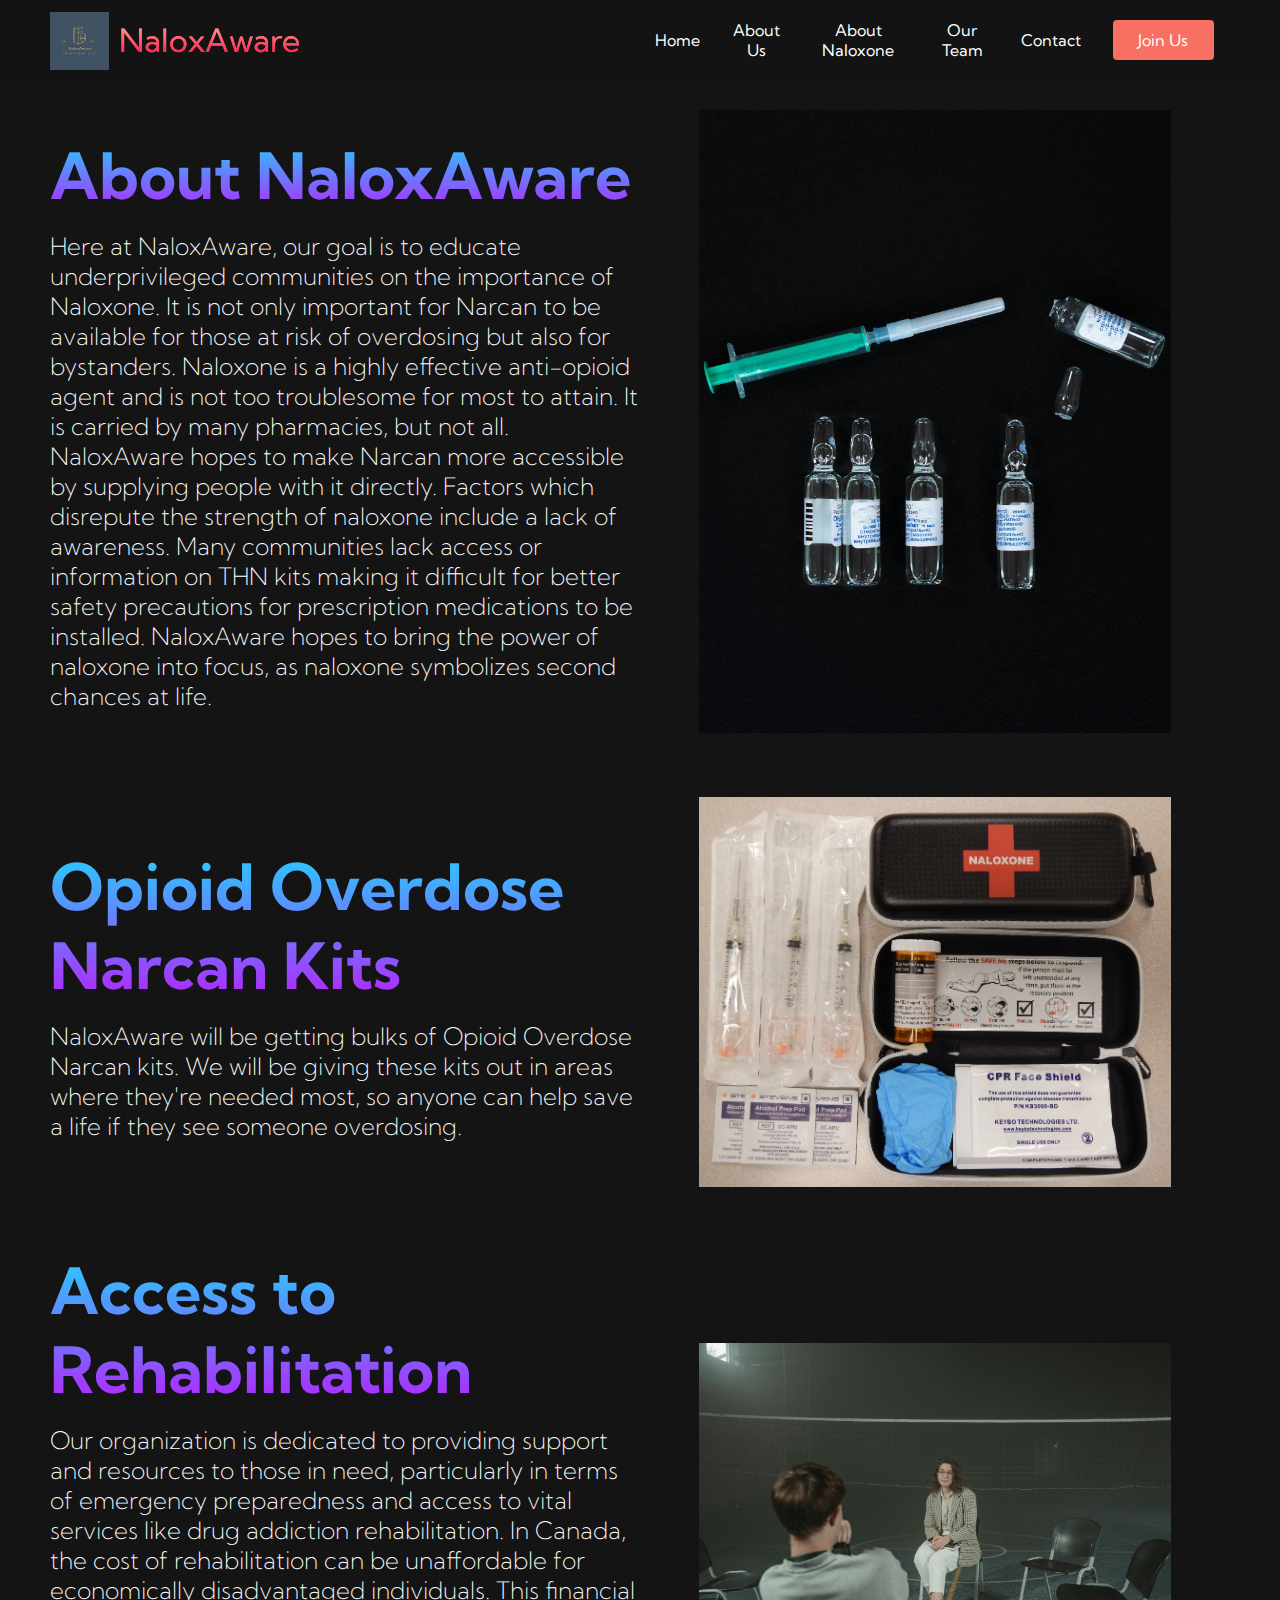
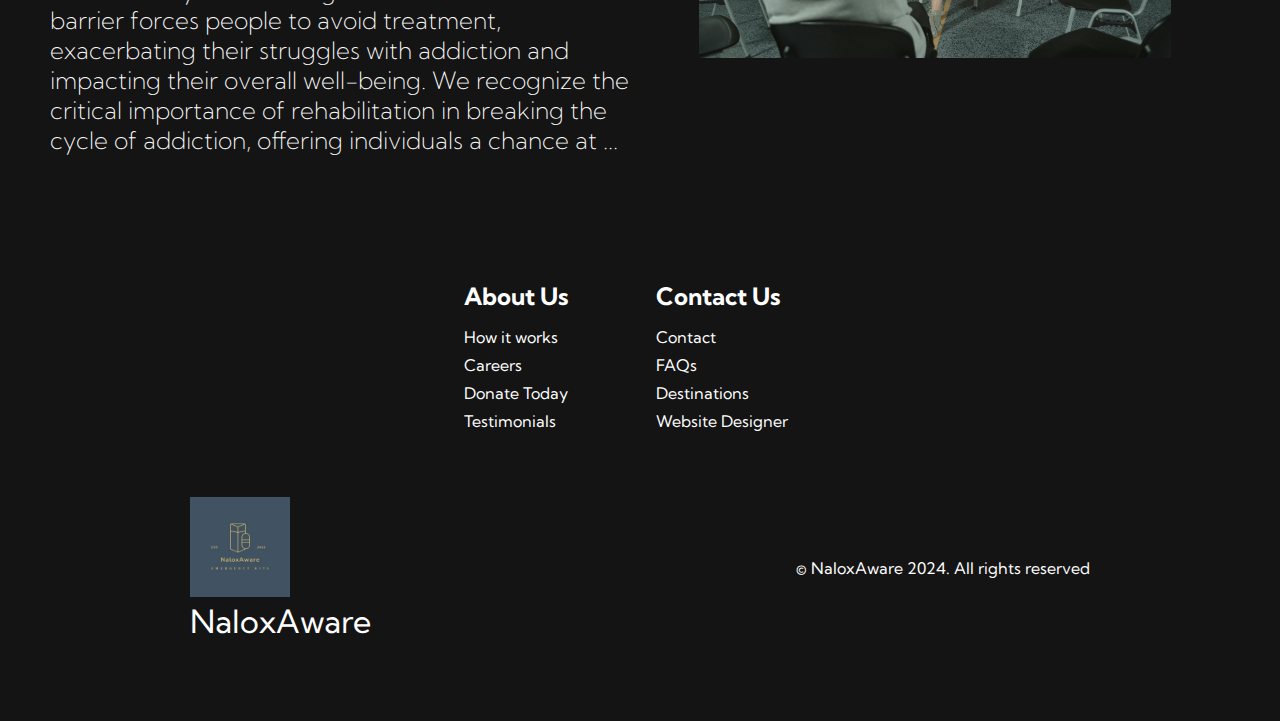
==== about.html @ c5f46a6e "replaced p2 tags with p, added stock images" ====
<!DOCTYPE html>
<html lang="en">
<head>
    <meta charset="UTF-8">
    <meta name="viewport" content="width=device-width, initial-scale=1.0">
    <title>NaloxAware</title>
    <link rel="stylesheet" href="styles.css">
    <link rel="preconnect" href="https://fonts.googleapis.com">
<link rel="preconnect" href="https://fonts.gstatic.com" crossorigin>
<link href="https://fonts.googleapis.com/css2?family=Kumbh+Sans:wght@100..900&display=swap" rel="stylesheet">
</head>
<body>
  <nav class="navbar">
    <div class="navbar__container">
        <a href="/" id="navbar__logo">
          <div class="nav__img--container">
            <img id="nav__img" src="/images/naloxaware_logo.jpg" alt="Logo">
            <span id="navbar__logo">NaloxAware</span>
          </div>
        </a>
        <div class="navbar__toggle" id="mobile-menu">
            <span class="bar"></span>
            <span class="bar"></span>
            <span class="bar"></span>
        </div>
        <ul class="navbar__menu">
          <li class="navbar__item">
              <a href="/" class="navbar__links">Home</a>
          </li>
          <li class="navbar__item">
              <a href="/about.html" class="navbar__links">About Us</a>
          </li>
          <li class="navbar__item">
            <a href="/naloxone.html" class="navbar__links">About Naloxone</a>
          </li>
          <li class="navbar__item">
              <a href="/ourteam.html" class="navbar__links">Our Team</a>
          </li>
          <li class="navbar__item">
              <a href="/pageindevelopment.html" class="navbar__links">Contact</a> <!-- Needs page-->
          </li>
          <li class="navbar__btn">
              <a href="/pageindevelopment.html" class="button">Join Us</a> <!-- Needs page-->
          </li>
      </ul>
  </div>
 </nav>

  <!-- What is NaloxAware Section -->
   <div class="main">
    <div class="main__container">
        <div class="main__content">
          <h2>About NaloxAware</h2>
            <p>Here at NaloxAware, our goal is to educate underprivileged communities on the importance of Naloxone. 
              It is not only important for Narcan to be available for those at risk of overdosing but also for bystanders. 
              Naloxone is a highly effective anti-opioid agent and is not too troublesome for most to attain. 
              It is carried by many pharmacies, but not all. NaloxAware hopes to make Narcan more accessible by supplying people with it directly. 
              Factors which disrepute the strength of naloxone include a lack of awareness. Many communities lack access or information on THN kits 
              making it difficult for better safety precautions for prescription medications to be installed. 
              NaloxAware hopes to bring the power of naloxone into focus, as naloxone symbolizes second chances at life.</p>
        </div>
        <div class="main__img--container"><img src="images/naloxaware_img3.jpg" alt="pic" id="main__img"></div>
    </div>
   </div>

   <!-- Narcan Kits Section -->
   <div class="main">
    <div class="main__container">
        <div class="main__content">
          <h2>Opioid Overdose Narcan Kits</h2>
            <p>NaloxAware will be getting bulks of Opioid Overdose Narcan kits. We will be giving these kits out in areas where they're needed most, so anyone 
                can help save a life if they see someone overdosing.</p>
        </div>
        <div class="main__img--container"><img src="images/NaloxoneKit.jpg" alt="pic" id="main__img"></div>
    </div>
   </div>

  <!-- Access to Rehabilitation Section -->
  <div class="main">
    <div class="main__container">
        <div class="main__content">
          <h2>Access to Rehabilitation</h2>
            <p>Our organization is dedicated to providing support and resources to those in need, particularly in terms of emergency preparedness and access to vital 
              services like drug addiction rehabilitation. In Canada, the cost of rehabilitation can be unaffordable for economically disadvantaged individuals. This 
              financial barrier forces people to avoid treatment, exacerbating their struggles with addiction and impacting their overall well-being. We recognize the 
              critical importance of rehabilitation in breaking the cycle of addiction, offering individuals a chance at ...
            </p>
        </div>
        <div class="main__img--container"><img src="images/rehab.jpg" alt="pic" id="main__img"></div>
    </div>
    </div>

   <!-- Footer Section -->
   <div class="footer__container">
    <div class="footer__links">
      <div class="footer__link--wrapper">
        <div class="footer__link--items">
          <h2>About Us</h2>
          <a href="/about.html">How it works</a>
          <!-- all 6 below needs page-->
          <a href="/pageindevelopment.html">Careers</a> <a href="/pageindevelopment.html">Donate Today</a>
          <a href="/pageindevelopment.html">Testimonials</a>
        </div>
        <div class="footer__link--items">
          <h2>Contact Us</h2>
          <a href="/pageindevelopment.html">Contact</a>
           <a href="/pageindevelopment.html">FAQs</a><a href="/pageindevelopment.html">Destinations</a>
          <a href="https://www.linkedin.com/in/aaron-lopez-61567520a/">Website Designer</a>
        </div>
      </div>
    </div>
    <section class="social__media">
      <div class="social__media--wrap">
        <div class="footer__logo">
          <img id="footer__img" src="/images/naloxaware_logo.jpg" alt="Logo">
          <span id="footer__logo">NaloxAware</span>
        </div>
        <p class="website__rights">© NaloxAware 2024. All rights reserved</p>
        </div>
      </div>
    </section>
  </div>
   <script src="app.js"></script>
</body>
</html>
---- styles.css ----
* {
    box-sizing: border-box;
    margin: 0;
    padding: 0;
    font-family: 'Kumbh Sans', sans-serif;
}

.navbar {
    background: #131313;
    height: 80px;
    display: flex;
    justify-content: center;
    align-items: center;
    font-size: 1rem;
    position: sticky;
    top: 0;
    z-index: 999;
}

.navbar__container {
    display: flex;
    justify-content: space-between;
    height: 80px;
    z-index: 1;
    width: 100%;
    margin: 0 auto;
    padding: 0 50px;
}

#navbar__logo {
    background-color: #ff8177;
    background-image: linear-gradient(to top, #ff0844 0%, #ffb199 100%);
    background-size: 100%;
    -webkit-background-clip: text;
    -moz-background-clip: text;
    -webkit-text-fill-color: transparent;
    -moz-text-fill-color: transparent;
    display: flex;
    align-items: center;
    cursor: pointer;
    text-decoration: none;
    font-size: 2rem;
}

.nav__img--container {
    display: flex;
    align-items: center; /* Vertically aligns the logo and text */
    justify-content: flex-start; /* Ensures everything stays on the left */
}

#nav__img {
    height: 10%;
    width: 10%;
    margin-top: 2px;
    margin-right: 10px;
}


.navbar__menu {
    display: flex;
    align-items: center;
    list-style: none;
    text-align: center;
}

.navbar__item {
    height: 80px;
}

.navbar__links {
    color: #fff;
    display: flex;
    align-items: center;
    justify-content: center;
    text-decoration: none;
    padding: 0 1rem;
    height: 100%;
}

.navbar__btn {
    display: flex;
    justify-content: center;
    align-items: center;
    padding: 0 1rem;
    width: 10em;
}

.button {
    display: flex;
    justify-content: center;
    align-items: center;
    text-decoration: none;
    padding: 10px 20px;
    height: 100%;
    width: 100%;
    border: none;
    outline: none;
    border-radius: 4px;
    background: #f77062;
    color: #fff;
}

.button:hover {
    background: #4837ff;
    transition: all 0.3s ease;
}

.navbar__links:hover {
    color: #f77062;
    transition: all 0.3s ease;
}

@media screen and (max-width: 960px) {
    .navbar__container {
        display: flex;
        justify-content: space-between;
        height: 80px;
        z-index: 1;
        width: 100%;
        padding: 0;
    }

    .navbar__menu {
        display: grid;
        grid-template-columns: auto;
        margin: 0;
        width: 100%;
        position: absolute;
        top: -1000px;
        opacity: 0;
        transition: all 0.5s ease;
        height: 50vh;
        z-index: -1;
        background: #131313;
    }

    .navbar__menu.active {
        background: #131313;
        top: 100%;
        opacity: 1;
        transition: all 0.5s ease;
        z-index: 99;
        height: 50vh;
        font-size: 1.6rem;
    }

    #navbar__logo {
        padding-left: 25px;
    }

    .navbar__toggle .bar {
        width: 25px;
        height: 3px;
        margin: 5px auto;
        transition: all 0.3s ease-in-out;
        background: #fff;
    }

    .navbar__item {
        width: 100%;
    }

    .navbar__links {
        text-align: center;
        padding: 2rem;
        width: 100%;
        display: table;
    }

    #mobile-menu {
        position: absolute;
        top: 20%;
        right: 5%;
        transform: translate(5%, 20%);
    }

    .navbar__btn {
        width: 100%;
        padding-bottom: 2rem;
    }

    .button {
        display: flex;
        justify-content: center;
        align-items: center;
        width: 80%;
        height: 80px;
        margin: 0;
    }

    .navbar__toggle .bar {
        display: block;
        cursor: pointer;
    }

    #mobile-menu.is-active .bar:nth-child(2) {
        opacity: 0;
    }

    #mobile-menu.is-active .bar:nth-child(1) {
        transform: translateY(8px) rotate(45deg);
    }

    #mobile-menu.is-active .bar:nth-child(3) {
        transform: translateY(-8px) rotate(-45deg);
    }
}

/* Hero Section CSS */
.main {
    background-color: #141414;
}

.main__container {
    display: grid;
    grid-template-columns: 1fr 1fr;
    align-items: center;
    justify-self: center;
    margin: 0 auto;
    background-color: #141414;
    z-index: 1;
    width: 100%;
    max-width: 1300px;
    padding: 30px 50px;
}

.main__content h1 {
    font-size: 2.5rem;
    background-color:  #ff8177;
    background-image: linear-gradient(to top, #ff0844 0%, #ffb199 100%);
    background-size: 100%;
    -webkit-background-clip: text;
    -moz-background-clip: text;
    -webkit-text-fill-color: transparent;
    -moz-text-fill-color: transparent;
}

.main__content h2 {
    font-size: 4rem;
    background-color:  #ff8177;
    background-image: linear-gradient(to top, #b721ff 0%, #21d4fd 100%);
    background-size: 100%;
    -webkit-background-clip: text;
    -moz-background-clip: text;
    -webkit-text-fill-color: transparent;
    -moz-text-fill-color: transparent;
}

.main__content p {
    margin-top: 1rem;
    font-size: 1.5rem;
    font-weight: 200;
    color: #fff;
}

.main__content p2 {
    margin-top: 1rem;
    font-size: 1.5rem;
    font-weight: 200;
    color: #fff;
}

.main__content a{
    text-decoration: none;
}
.main__content a:link{
    color:#36c;
}
.main__content a:visited{
    color:#6a60b0;
}
.main__content a:hover{
    color:#4b77d6;
}
.main__content a:active{
    color:lightblue;
}

.main__btn {
    font-size: 1rem;
    background-image: linear-gradient(to top, #f77062 0%, #fe5196 100%);
    padding: 14px 32px;
    border: none;
    border-radius: 4px;
    color: #fff;
    margin-top: 2rem;
    cursor: pointer;
    position: relative;
    transition: all 0.35s;
    outline: none;
}

.main__btn a {
    position: relative;
    z-index: 2;
    color: #fff;
    text-decoration: none;
}

.main__btn:after {
    position: absolute;
    content: '';
    top: 0;
    left: 0;
    width: 0;
    height: 100%;
    background: #4837ff;
    transition: all 0.35s;
    border-radius: 4px;
}

.main__btn:hover {
    color: #fff;
}

.main__btn:hover:after {
    width: 100%;
}

.main__img--container {
    text-align: center;
}

#main__img {
    height: 80%;
    width: 80%;
}

/* Mobile responsive */
@media screen and (max-width: 768px) {
    .main__container {
        display: grid;
        grid-template-columns: auto;
        align-items: center;
        justify-self: center;
        width: 100%;
        margin: 0 auto;
    }
    
    .main__content {
        text-align: center;
        margin-bottom: 4rem;
    }

    .main_content h1 {
        font-size: 2.5rem;
        margin-top: 2rem;
    }

    .main__content h2 {
        font-size: 3rem;
        margin-top: auto;
    }

    .main__content p {
        margin-top: 1rem;
        font-size: 1.5rem;
    }

}

@media screen and (max-width: 480px) {

    .main_content h1 {
        font-size: 2rem;
        margin-top: 2rem;
    }

    .main__content h2 {
        font-size: 2rem;
    }

    .main__content p {
        margin-top: 2rem;
        font-size: 1.5rem;
    }

    .main__content p2 {
        margin-top: auto;
        margin-bottom: auto;
        font-size: 1.5rem;
    }

    .main__btn {
        padding: 12px 36px;
        margin: 2.5rem 0;
    }
}

/* Services Section CSS */
.services {
    background: #141414;
    display: flex;
    flex-direction: column;
    align-items: center;
    height: auto;
}

.services h1{
    background-color: #ff8177;
    background-image: linear-gradient(to right,
    #ff8177 0%,#ff867a 0%,#ff8c7f 21%,
    #f99185 52%, #cf556c 78%, #b12a5b 100%);
    background-size: 100%;
    margin-bottom: 5rem;
    font-size: 2.5rem;
    -webkit-background-clip: text;
    -moz-background-clip: text;
    -webkit-text-fill-color: transparent;
    -moz-text-fill-color: transparent;
}

.services__container {
    display: flex;
    justify-content: center;
    flex-wrap: wrap;
}

.services__card {
    margin: 1rem;
    height: 525px;
    width: 400px;
    border-radius: 4px;
    background-image: linear-gradient(
        to bottom,
        rgba(0, 0, 0, 0) 0%,
        rgba(17, 17, 17, 0.6) 100%
      ),
      url('/images/naloxaware_profile1.jpg');
    background-size: cover;
    position: relative;
    color: #fff;
  }

.services__card:nth-child(2) {
    background-image: linear-gradient(to bottom,
    rgba(0,0,0,0) 0%,rgba(17, 17, 17, 0.6) 100%), url('/images/naloxaware_profile2.jpg');   
}

.services__card:nth-child(3) {
    background-image: linear-gradient(to bottom,
    rgba(0,0,0,0) 0%,rgba(17, 17, 17, 0.6) 100%), url('/images/naloxaware_profile3.jpg');   
}

.services__card:nth-child(4) {
    background-image: linear-gradient(to bottom,
    rgba(0,0,0,0) 0%,rgba(17, 17, 17, 0.6) 100%), url('/images/naloxaware_profile4.jpg');   
}

.services__card h2 {
    position: absolute;
    top: 350px;
    left: 30px;
}

.services__card p {
    position: absolute;
    top: 400px;
    left: 30px;
}

.services__card button {
    color: #fff;
    padding: 10px 20px;
    border: none;
    outline: none;
    border-radius: 4px;
    background: #f77062;
    position: absolute;
    top: 440px;
    left: 30px;
    font-size: 1rem;
    cursor: pointer;
}

.services__card:hover {
    transform: scale(1.075);
    transition: 0.2s ease-in;
    cursor: pointer;
}

@media screen and (max-width: 1000px) {
    .services {
        height: auto;
    }
    .services h1 {
        font-size: 2rem;
        margin-top: 1rem;
    }
}

@media screen and (max-width: 550px) {
    .services {
        height: auto;
    }

    .services h1 {
        font-size: 1.2rem;
    }
    .services__card {
        width: 300px;
    }
}

/* Footer CSS */
.footer__container {
    background-color: #141414;
    padding: 5rem 0;
    display: flex;
    flex-direction: column;
    justify-content: center;
    align-items: center;
  }
  
  #footer__logo {
    color: #fff;
    display: flex;
    align-items: center;
    cursor: pointer;
    text-decoration: none;
    font-size: 2rem;
  }

  .footer__img--container {
    display: flex;
    align-items: center; /* Vertically aligns the logo and text */
    justify-content: flex-start; /* Ensures everything stays on the left */
}

#footer__img {
    height: 20%;
    width: 20%;
    margin-top: 2px;
    margin-right: 2px;
}
  
  .footer__links {
    width: 100%;
    max-width: 1000px;
    display: flex;
    justify-content: center;
  }
  
  .footer__link--wrapper {
    display: flex;
  }
  
  .footer__link--items {
    display: flex;
    flex-direction: column;
    align-items: flex-start;
    margin: 16px;
    text-align: left;
    width: 160px;
    box-sizing: border-box;
  }
  
  .footer__link--items h2 {
    margin-bottom: 16px;
    padding-top: auto;
  }
  
  .footer__link--items > h2 {
    color: #fff;
  }
  
  .footer__link--items a {
    color: #fff;
    text-decoration: none;
    margin-bottom: 0.5rem;
    margin-top: auto;
  }
  
  .footer__link--items a:hover {
    color: #e9e9e9;
    transition: 0.3s ease-out;
  }

/* Social Icons */
.social__icon--link {
    color: #fff;
    font-size: 24px;
  }
  
  .social__media {
    max-width: 1000px;
    width: 100%;
  }
  
  .social__media--wrap {
    display: flex;
    justify-content: space-between;
    align-items: center;
    width: 90%;
    max-width: 1000px;
    margin: 40px auto 0 auto;
  }
  
  .social__icons {
    display: flex;
    justify-content: space-between;
    align-items: center;
    width: 240px;
  }
  
  .social__logo {
    color: #fff;
    justify-self: start;
    margin-left: 20px;
    cursor: pointer;
    text-decoration: none;
    font-size: 2rem;
    display: flex;
    align-items: center;
    margin-bottom: 16px;
  }
  
  .website__rights {
    color: #fff;
  }

  @media screen and (max-width: 1000px) {
    .footer__links {
      padding-top: 20rem;
    }
  
    #footer__logo {
      margin-bottom: 2rem;
    }
  
    .website__rights {
      margin-bottom: 2rem;
    }
  
    .footer__link--wrapper {
      flex-direction: column;
    }
  
    .social__media--wrap {
      flex-direction: column;
    }
  }
  
  @media screen and (max-width: 550px) {
    .footer__link--items {
      margin: 0;
      padding: 10px;
      width: 100%;
    }
  }
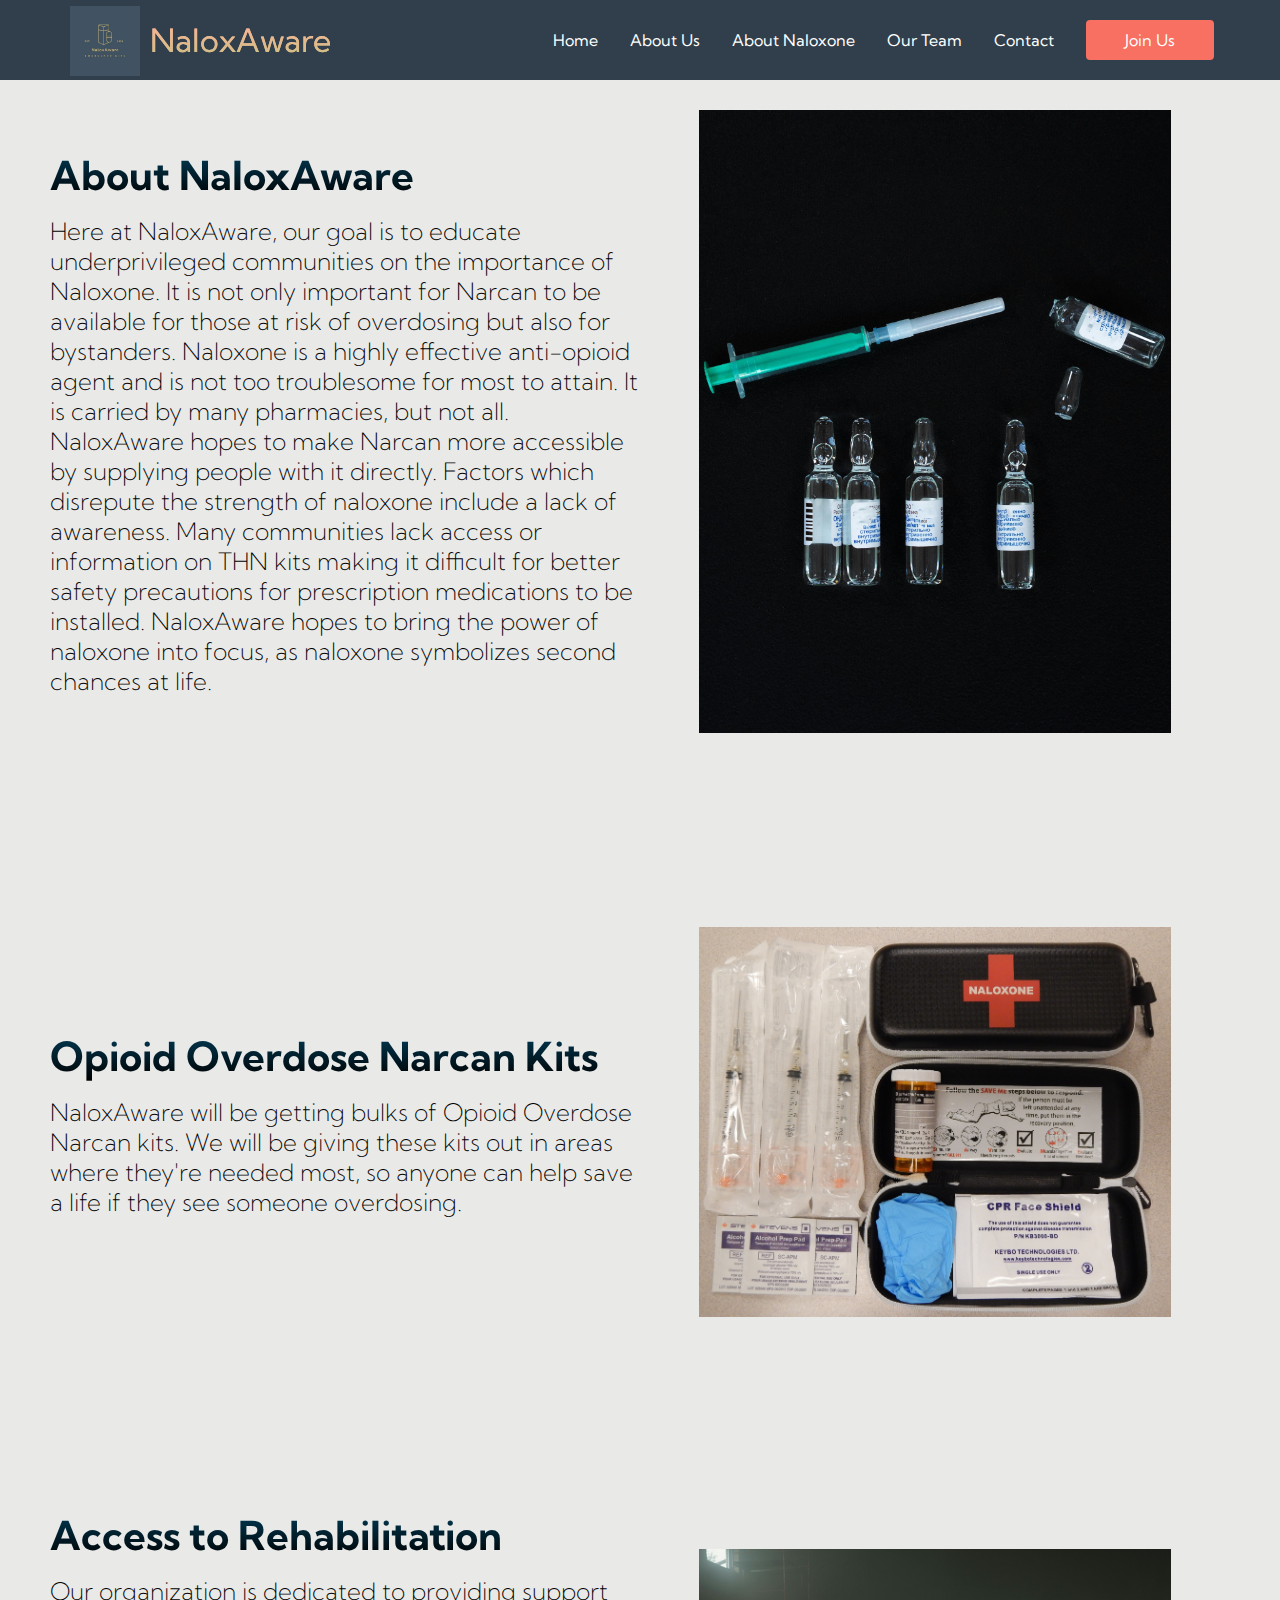
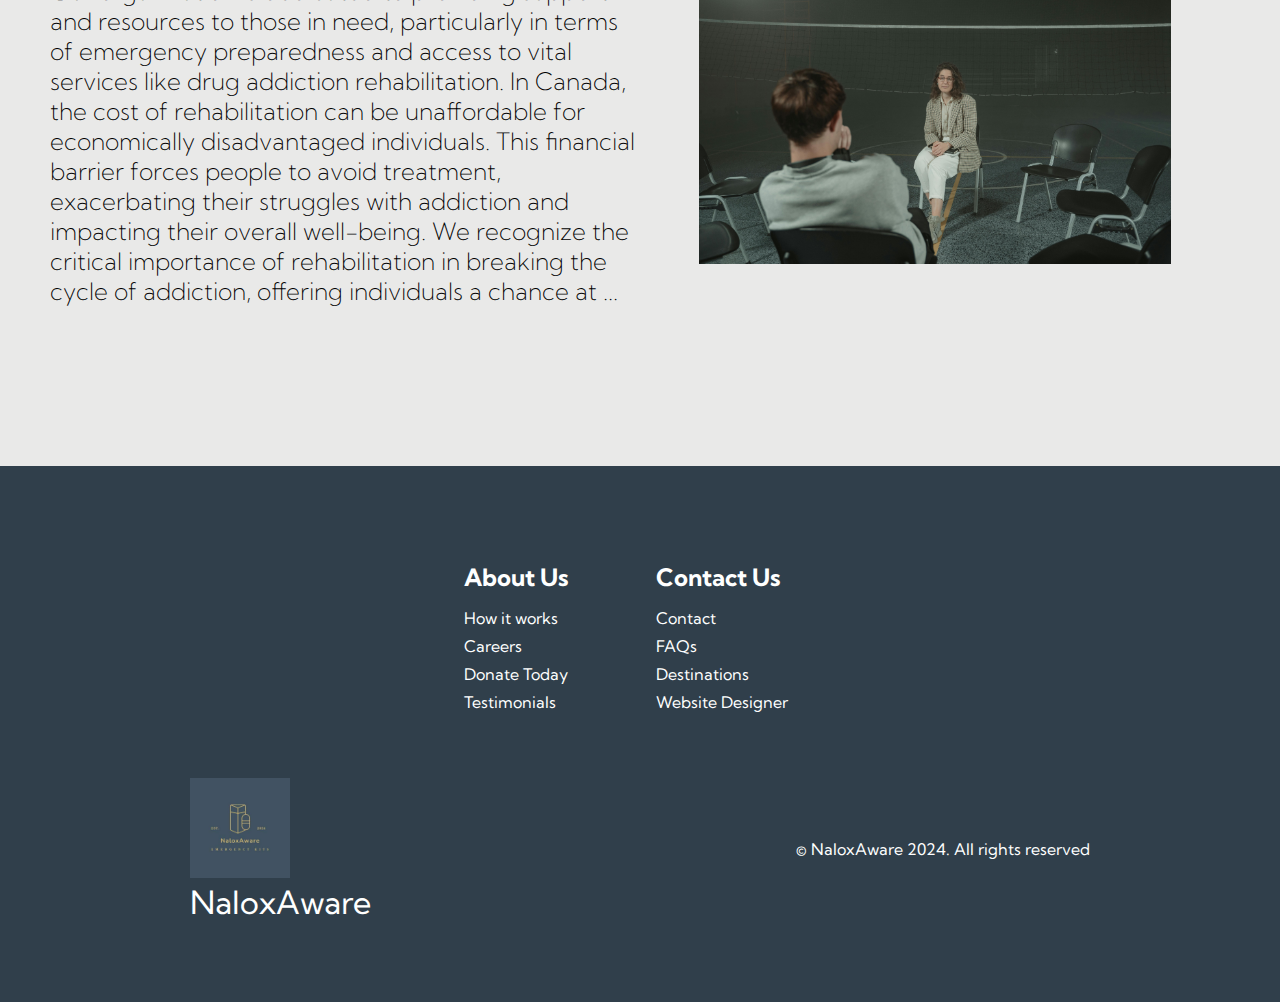
==== commit 45ddf9f7: "fix html indenting" ====
--- a/about.html
+++ b/about.html
@@ -1,17 +1,17 @@
 <!DOCTYPE html>
 <html lang="en">
-<head>
+  <head>
     <meta charset="UTF-8">
     <meta name="viewport" content="width=device-width, initial-scale=1.0">
     <title>NaloxAware</title>
     <link rel="stylesheet" href="styles.css">
     <link rel="preconnect" href="https://fonts.googleapis.com">
-<link rel="preconnect" href="https://fonts.gstatic.com" crossorigin>
-<link href="https://fonts.googleapis.com/css2?family=Kumbh+Sans:wght@100..900&display=swap" rel="stylesheet">
-</head>
-<body>
-  <nav class="navbar">
-    <div class="navbar__container">
+    <link rel="preconnect" href="https://fonts.gstatic.com" crossorigin>
+    <link href="https://fonts.googleapis.com/css2?family=Kumbh+Sans:wght@100..900&display=swap" rel="stylesheet">
+  </head>
+  <body>
+    <nav class="navbar">
+      <div class="navbar__container">
         <a href="/" id="navbar__logo">
           <div class="nav__img--container">
             <img id="nav__img" src="/images/naloxaware_logo.jpg" alt="Logo">
@@ -19,36 +19,36 @@
           </div>
         </a>
         <div class="navbar__toggle" id="mobile-menu">
-            <span class="bar"></span>
-            <span class="bar"></span>
-            <span class="bar"></span>
+          <span class="bar"></span>
+          <span class="bar"></span>
+          <span class="bar"></span>
         </div>
         <ul class="navbar__menu">
           <li class="navbar__item">
-              <a href="/" class="navbar__links">Home</a>
+            <a href="/" class="navbar__links">Home</a>
           </li>
           <li class="navbar__item">
-              <a href="/about.html" class="navbar__links">About Us</a>
+            <a href="/about.html" class="navbar__links">About Us</a>
           </li>
           <li class="navbar__item">
             <a href="/naloxone.html" class="navbar__links">About Naloxone</a>
           </li>
           <li class="navbar__item">
-              <a href="/ourteam.html" class="navbar__links">Our Team</a>
+            <a href="/ourteam.html" class="navbar__links">Our Team</a>
           </li>
           <li class="navbar__item">
-              <a href="/pageindevelopment.html" class="navbar__links">Contact</a> <!-- Needs page-->
+            <a href="/pageindevelopment.html" class="navbar__links">Contact</a> <!-- Needs page-->
           </li>
           <li class="navbar__btn">
-              <a href="/pageindevelopment.html" class="button">Join Us</a> <!-- Needs page-->
+            <a href="/pageindevelopment.html" class="button">Join Us</a> <!-- Needs page-->
           </li>
-      </ul>
-  </div>
- </nav>
+        </ul>
+      </div>
+    </nav>
 
-  <!-- What is NaloxAware Section -->
-   <div class="main">
-    <div class="main__container">
+    <!-- What is NaloxAware Section -->
+    <div class="main">
+      <div class="main__container">
         <div class="main__content">
           <h2>About NaloxAware</h2>
             <p>Here at NaloxAware, our goal is to educate underprivileged communities on the importance of Naloxone. 
@@ -60,24 +60,24 @@
               NaloxAware hopes to bring the power of naloxone into focus, as naloxone symbolizes second chances at life.</p>
         </div>
         <div class="main__img--container"><img src="images/naloxaware_img3.jpg" alt="pic" id="main__img"></div>
+      </div>
     </div>
-   </div>
 
-   <!-- Narcan Kits Section -->
-   <div class="main">
-    <div class="main__container">
-        <div class="main__content">
-          <h2>Opioid Overdose Narcan Kits</h2>
-            <p>NaloxAware will be getting bulks of Opioid Overdose Narcan kits. We will be giving these kits out in areas where they're needed most, so anyone 
-                can help save a life if they see someone overdosing.</p>
-        </div>
-        <div class="main__img--container"><img src="images/NaloxoneKit.jpg" alt="pic" id="main__img"></div>
+    <!-- Narcan Kits Section -->
+    <div class="main">
+      <div class="main__container">
+          <div class="main__content">
+            <h2>Opioid Overdose Narcan Kits</h2>
+              <p>NaloxAware will be getting bulks of Opioid Overdose Narcan kits. We will be giving these kits out in areas where they're needed most, so anyone 
+                  can help save a life if they see someone overdosing.</p>
+          </div>
+          <div class="main__img--container"><img src="images/NaloxoneKit.jpg" alt="pic" id="main__img"></div>
+      </div>
     </div>
-   </div>
 
-  <!-- Access to Rehabilitation Section -->
-  <div class="main">
-    <div class="main__container">
+    <!-- Access to Rehabilitation Section -->
+    <div class="main">
+      <div class="main__container">
         <div class="main__content">
           <h2>Access to Rehabilitation</h2>
             <p>Our organization is dedicated to providing support and resources to those in need, particularly in terms of emergency preparedness and access to vital 
@@ -87,39 +87,38 @@
             </p>
         </div>
         <div class="main__img--container"><img src="images/rehab.jpg" alt="pic" id="main__img"></div>
-    </div>
+      </div>
     </div>
 
-   <!-- Footer Section -->
-   <div class="footer__container">
-    <div class="footer__links">
-      <div class="footer__link--wrapper">
-        <div class="footer__link--items">
-          <h2>About Us</h2>
-          <a href="/about.html">How it works</a>
-          <!-- all 6 below needs page-->
-          <a href="/pageindevelopment.html">Careers</a> <a href="/pageindevelopment.html">Donate Today</a>
-          <a href="/pageindevelopment.html">Testimonials</a>
-        </div>
-        <div class="footer__link--items">
-          <h2>Contact Us</h2>
-          <a href="/pageindevelopment.html">Contact</a>
-           <a href="/pageindevelopment.html">FAQs</a><a href="/pageindevelopment.html">Destinations</a>
-          <a href="https://www.linkedin.com/in/aaron-lopez-61567520a/">Website Designer</a>
+    <!-- Footer Section -->
+    <div class="footer__container">
+      <div class="footer__links">
+        <div class="footer__link--wrapper">
+          <div class="footer__link--items">
+            <h2>About Us</h2>
+            <a href="/about.html">How it works</a>
+            <!-- all 6 below needs page-->
+            <a href="/pageindevelopment.html">Careers</a> <a href="/pageindevelopment.html">Donate Today</a>
+            <a href="/pageindevelopment.html">Testimonials</a>
+          </div>
+          <div class="footer__link--items">
+            <h2>Contact Us</h2>
+            <a href="/pageindevelopment.html">Contact</a>
+            <a href="/pageindevelopment.html">FAQs</a><a href="/pageindevelopment.html">Destinations</a>
+            <a href="https://www.linkedin.com/in/aaron-lopez-61567520a/">Website Designer</a>
+          </div>
         </div>
       </div>
+      <section class="social__media">
+        <div class="social__media--wrap">
+          <div class="footer__logo">
+            <img id="footer__img" src="/images/naloxaware_logo.jpg" alt="Logo">
+            <span id="footer__logo">NaloxAware</span>
+          </div>
+          <p class="website__rights">© NaloxAware 2024. All rights reserved</p>
+        </div>
+      </section>
     </div>
-    <section class="social__media">
-      <div class="social__media--wrap">
-        <div class="footer__logo">
-          <img id="footer__img" src="/images/naloxaware_logo.jpg" alt="Logo">
-          <span id="footer__logo">NaloxAware</span>
-        </div>
-        <p class="website__rights">© NaloxAware 2024. All rights reserved</p>
-        </div>
-      </div>
-    </section>
-  </div>
-   <script src="app.js"></script>
-</body>
+    <script src="app.js"></script>
+  </body>
 </html>--- a/styles.css
+++ b/styles.css
@@ -5,8 +5,12 @@
     font-family: 'Kumbh Sans', sans-serif;
 }
 
+body{
+    background-color: #e9e9e8;
+}
+
 .navbar {
-    background: #131313;
+    background: #303f4b;
     height: 80px;
     display: flex;
     justify-content: center;
@@ -29,7 +33,7 @@
 
 #navbar__logo {
     background-color: #ff8177;
-    background-image: linear-gradient(to top, #ff0844 0%, #ffb199 100%);
+    background-image: linear-gradient(to top, #cac083 0%, #ffb199 100%);
     background-size: 100%;
     -webkit-background-clip: text;
     -moz-background-clip: text;
@@ -46,11 +50,12 @@
     display: flex;
     align-items: center; /* Vertically aligns the logo and text */
     justify-content: flex-start; /* Ensures everything stays on the left */
+    padding-left: 20px;
 }
 
 #nav__img {
-    height: 10%;
-    width: 10%;
+    height: 70px;
+    width: auto;
     margin-top: 2px;
     margin-right: 10px;
 }
@@ -122,16 +127,17 @@
 
     .navbar__menu {
         display: grid;
-        grid-template-columns: auto;
+        grid-template-columns: 1fr;
         margin: 0;
         width: 100%;
         position: absolute;
         top: -1000px;
         opacity: 0;
         transition: all 0.5s ease;
-        height: 50vh;
+        height: calc(60vh + 50px);
         z-index: -1;
         background: #131313;
+        padding-bottom: 1rem;
     }
 
     .navbar__menu.active {
@@ -140,7 +146,7 @@
         opacity: 1;
         transition: all 0.5s ease;
         z-index: 99;
-        height: 50vh;
+        height: calc(60vh + 50px);
         font-size: 1.6rem;
     }
 
@@ -206,9 +212,38 @@
     }
 }
 
-/* Hero Section CSS */
-.main {
-    background-color: #141414;
+/*Home page hero section: image with text overlaid*/
+.hero {
+    height: 100vh;
+    background-image: var(--hero-bg-image);
+    background-size: cover;
+    background-position: center;
+    display: flex;
+    align-items: center;
+    justify-content: center;
+    position: relative;
+    overflow: hidden;
+    padding: 0 20px;
+} 
+.hero-heading {
+    font-size: 2.5rem;
+    color: #fff;
+    text-shadow: 0 2px 5px rgba(0, 0, 0, 0.7);
+    z-index: 1;
+    text-align: center;
+}  
+.hero::before {
+    content: '';
+    position: absolute;
+    top: 0;
+    left: 0;
+    right: 0;
+    bottom: 0;
+    background: rgba(0, 0, 0, 0.3);
+    z-index: 0;
+}
+@media (max-width: 768px) {
+    
 }
 
 .main__container {
@@ -217,17 +252,17 @@
     align-items: center;
     justify-self: center;
     margin: 0 auto;
-    background-color: #141414;
     z-index: 1;
     width: 100%;
     max-width: 1300px;
     padding: 30px 50px;
-}
-
-.main__content h1 {
+    padding-bottom: 10rem;
+}
+
+.main__content h2 {
     font-size: 2.5rem;
     background-color:  #ff8177;
-    background-image: linear-gradient(to top, #ff0844 0%, #ffb199 100%);
+    background-image: linear-gradient(to top, #000 0%, #013c56 100%);
     background-size: 100%;
     -webkit-background-clip: text;
     -moz-background-clip: text;
@@ -235,29 +270,11 @@
     -moz-text-fill-color: transparent;
 }
 
-.main__content h2 {
-    font-size: 4rem;
-    background-color:  #ff8177;
-    background-image: linear-gradient(to top, #b721ff 0%, #21d4fd 100%);
-    background-size: 100%;
-    -webkit-background-clip: text;
-    -moz-background-clip: text;
-    -webkit-text-fill-color: transparent;
-    -moz-text-fill-color: transparent;
-}
-
 .main__content p {
     margin-top: 1rem;
     font-size: 1.5rem;
     font-weight: 200;
-    color: #fff;
-}
-
-.main__content p2 {
-    margin-top: 1rem;
-    font-size: 1.5rem;
-    font-weight: 200;
-    color: #fff;
+    color: #000;
 }
 
 .main__content a{
@@ -328,6 +345,10 @@
 
 /* Mobile responsive */
 @media screen and (max-width: 768px) {
+    .desktop-only {
+        display: none;
+    }
+
     .main__container {
         display: grid;
         grid-template-columns: auto;
@@ -357,6 +378,9 @@
         font-size: 1.5rem;
     }
 
+    .hero-heading{
+        font-size: 2rem;
+    }
 }
 
 @media screen and (max-width: 480px) {
@@ -389,7 +413,6 @@
 
 /* Services Section CSS */
 .services {
-    background: #141414;
     display: flex;
     flex-direction: column;
     align-items: center;
@@ -398,11 +421,9 @@
 
 .services h1{
     background-color: #ff8177;
-    background-image: linear-gradient(to right,
-    #ff8177 0%,#ff867a 0%,#ff8c7f 21%,
-    #f99185 52%, #cf556c 78%, #b12a5b 100%);
+    background-image: linear-gradient(to top, #000 0%, #013c56 100%);
     background-size: 100%;
-    margin-bottom: 5rem;
+    margin-top: 5rem;
     font-size: 2.5rem;
     -webkit-background-clip: text;
     -moz-background-clip: text;
@@ -418,6 +439,7 @@
 
 .services__card {
     margin: 1rem;
+    margin-bottom: 2rem;
     height: 525px;
     width: 400px;
     border-radius: 4px;
@@ -504,7 +526,7 @@
 
 /* Footer CSS */
 .footer__container {
-    background-color: #141414;
+    background: #303f4b;
     padding: 5rem 0;
     display: flex;
     flex-direction: column;
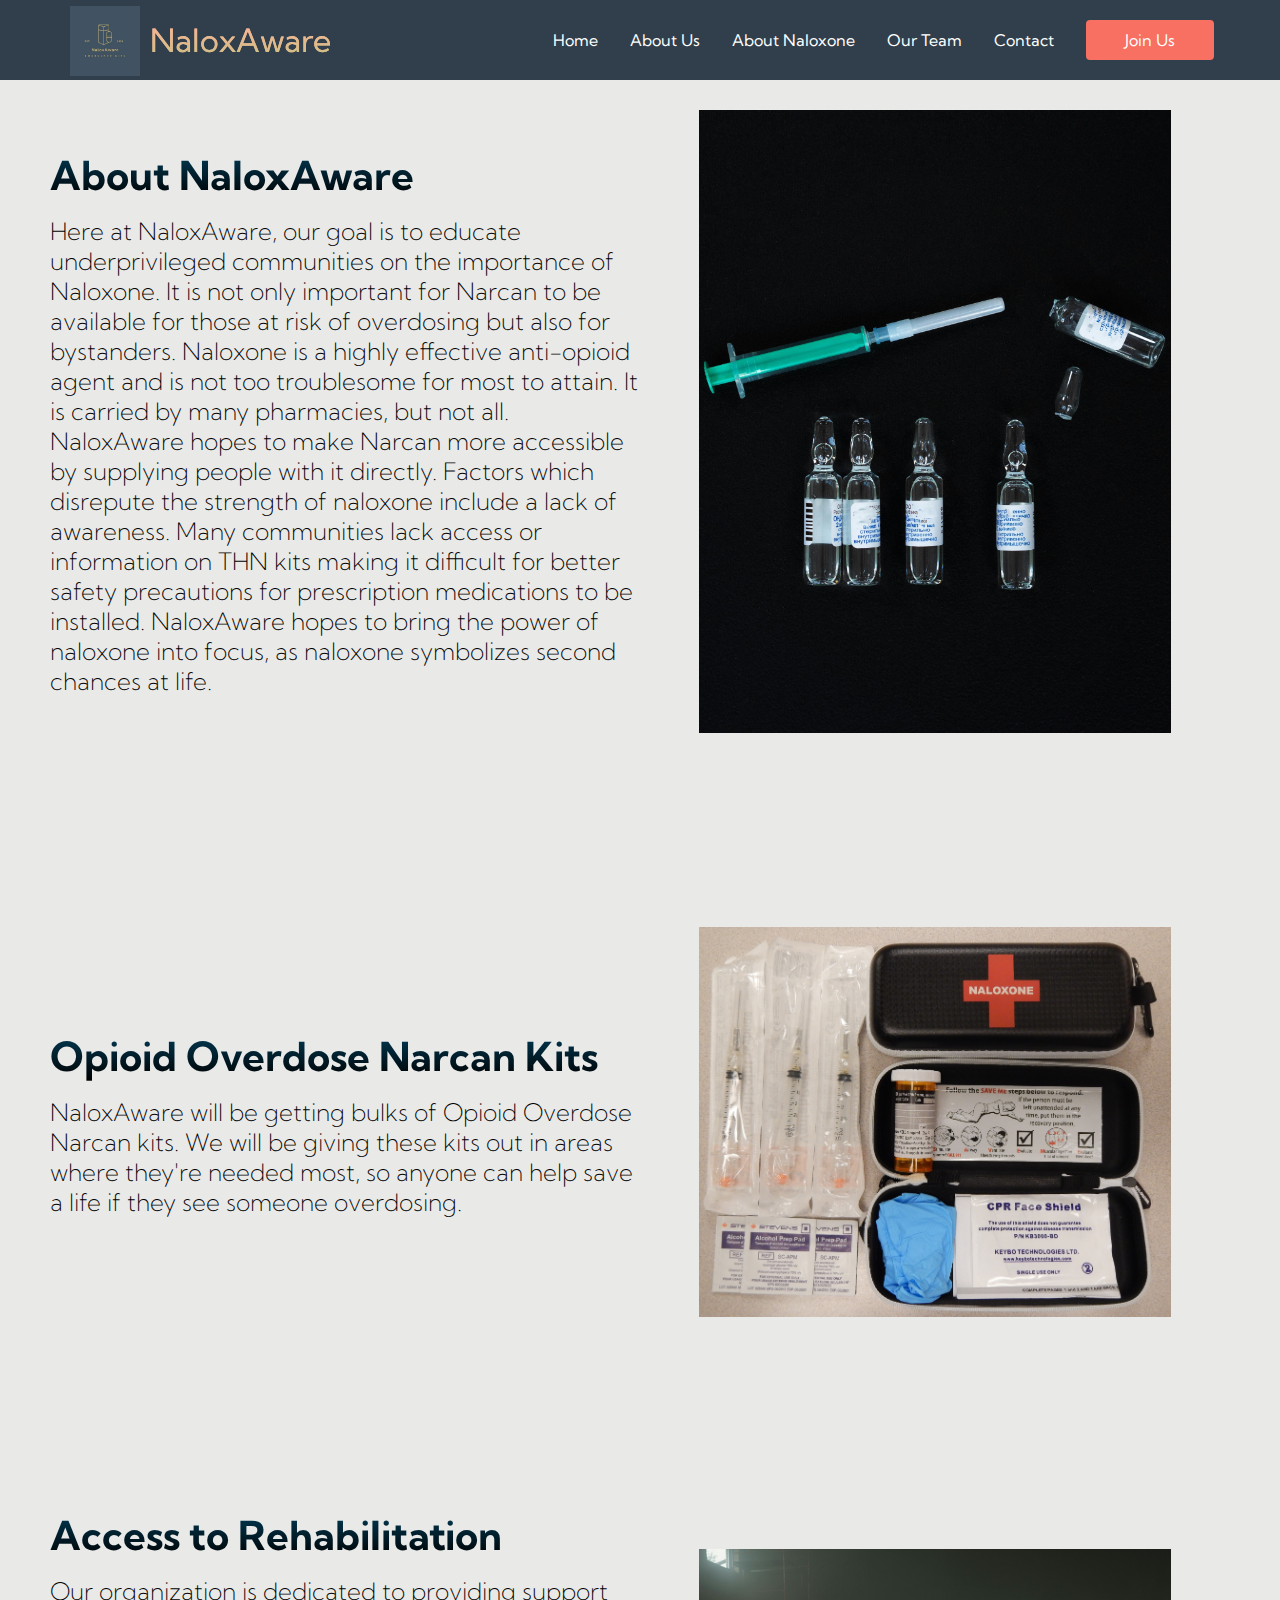
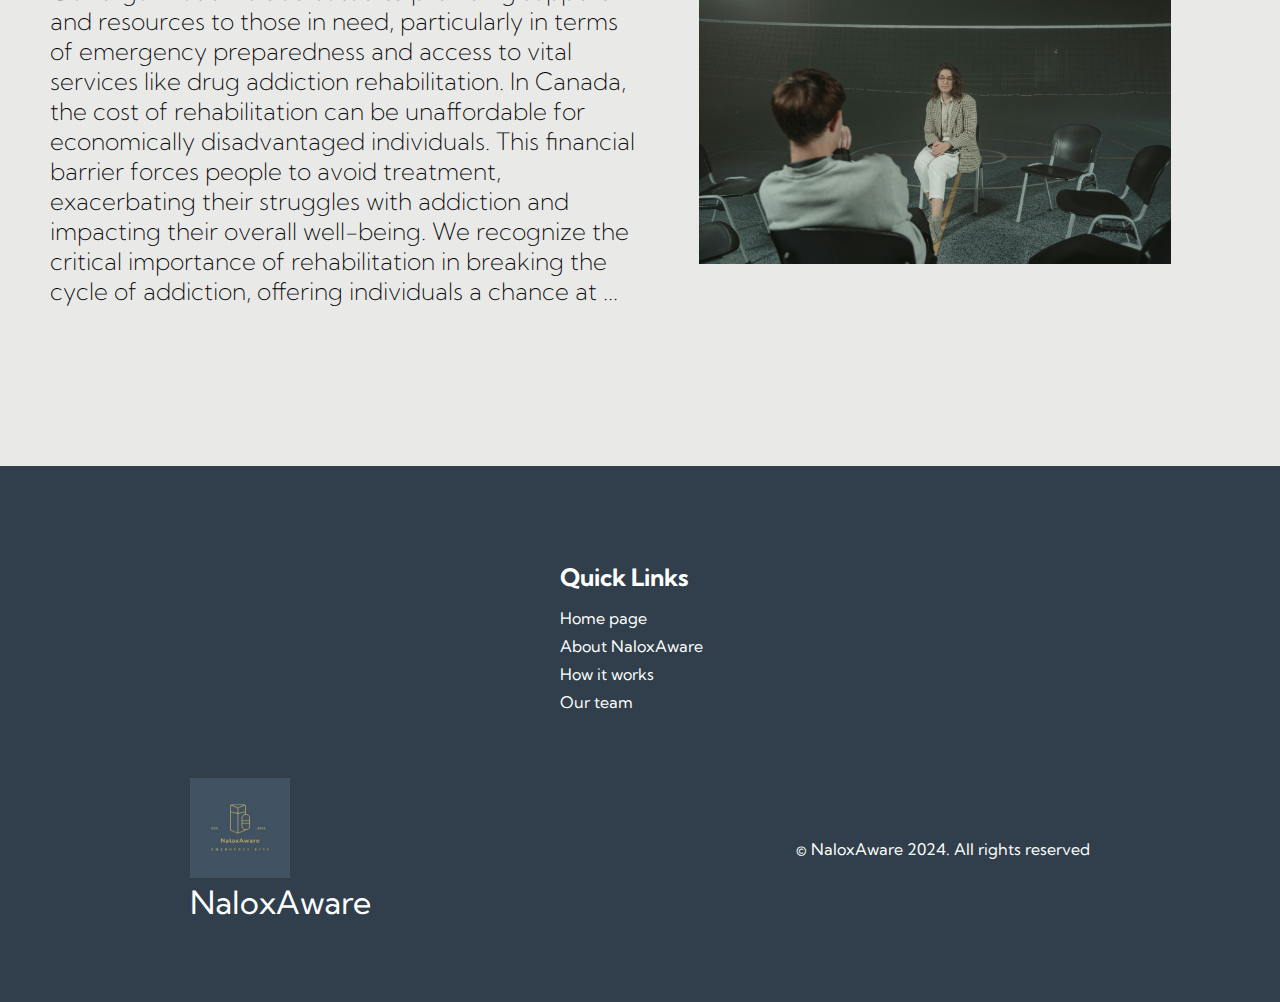
==== commit b8993a5b: "update footer" ====
--- a/about.html
+++ b/about.html
@@ -95,17 +95,11 @@
       <div class="footer__links">
         <div class="footer__link--wrapper">
           <div class="footer__link--items">
-            <h2>About Us</h2>
-            <a href="/about.html">How it works</a>
-            <!-- all 6 below needs page-->
-            <a href="/pageindevelopment.html">Careers</a> <a href="/pageindevelopment.html">Donate Today</a>
-            <a href="/pageindevelopment.html">Testimonials</a>
-          </div>
-          <div class="footer__link--items">
-            <h2>Contact Us</h2>
-            <a href="/pageindevelopment.html">Contact</a>
-            <a href="/pageindevelopment.html">FAQs</a><a href="/pageindevelopment.html">Destinations</a>
-            <a href="https://www.linkedin.com/in/aaron-lopez-61567520a/">Website Designer</a>
+            <h2>Quick Links</h2>
+            <a href="/">Home page</a>
+            <a href="/about.html">About NaloxAware</a>
+            <a href="/naloxone.html">How it works</a>
+            <a href="/ourteam.html">Our team</a>
           </div>
         </div>
       </div>
@@ -119,6 +113,7 @@
         </div>
       </section>
     </div>
+    
     <script src="app.js"></script>
   </body>
 </html>--- a/styles.css
+++ b/styles.css
@@ -642,10 +642,6 @@
   }
 
   @media screen and (max-width: 1000px) {
-    .footer__links {
-      padding-top: 20rem;
-    }
-  
     #footer__logo {
       margin-bottom: 2rem;
     }
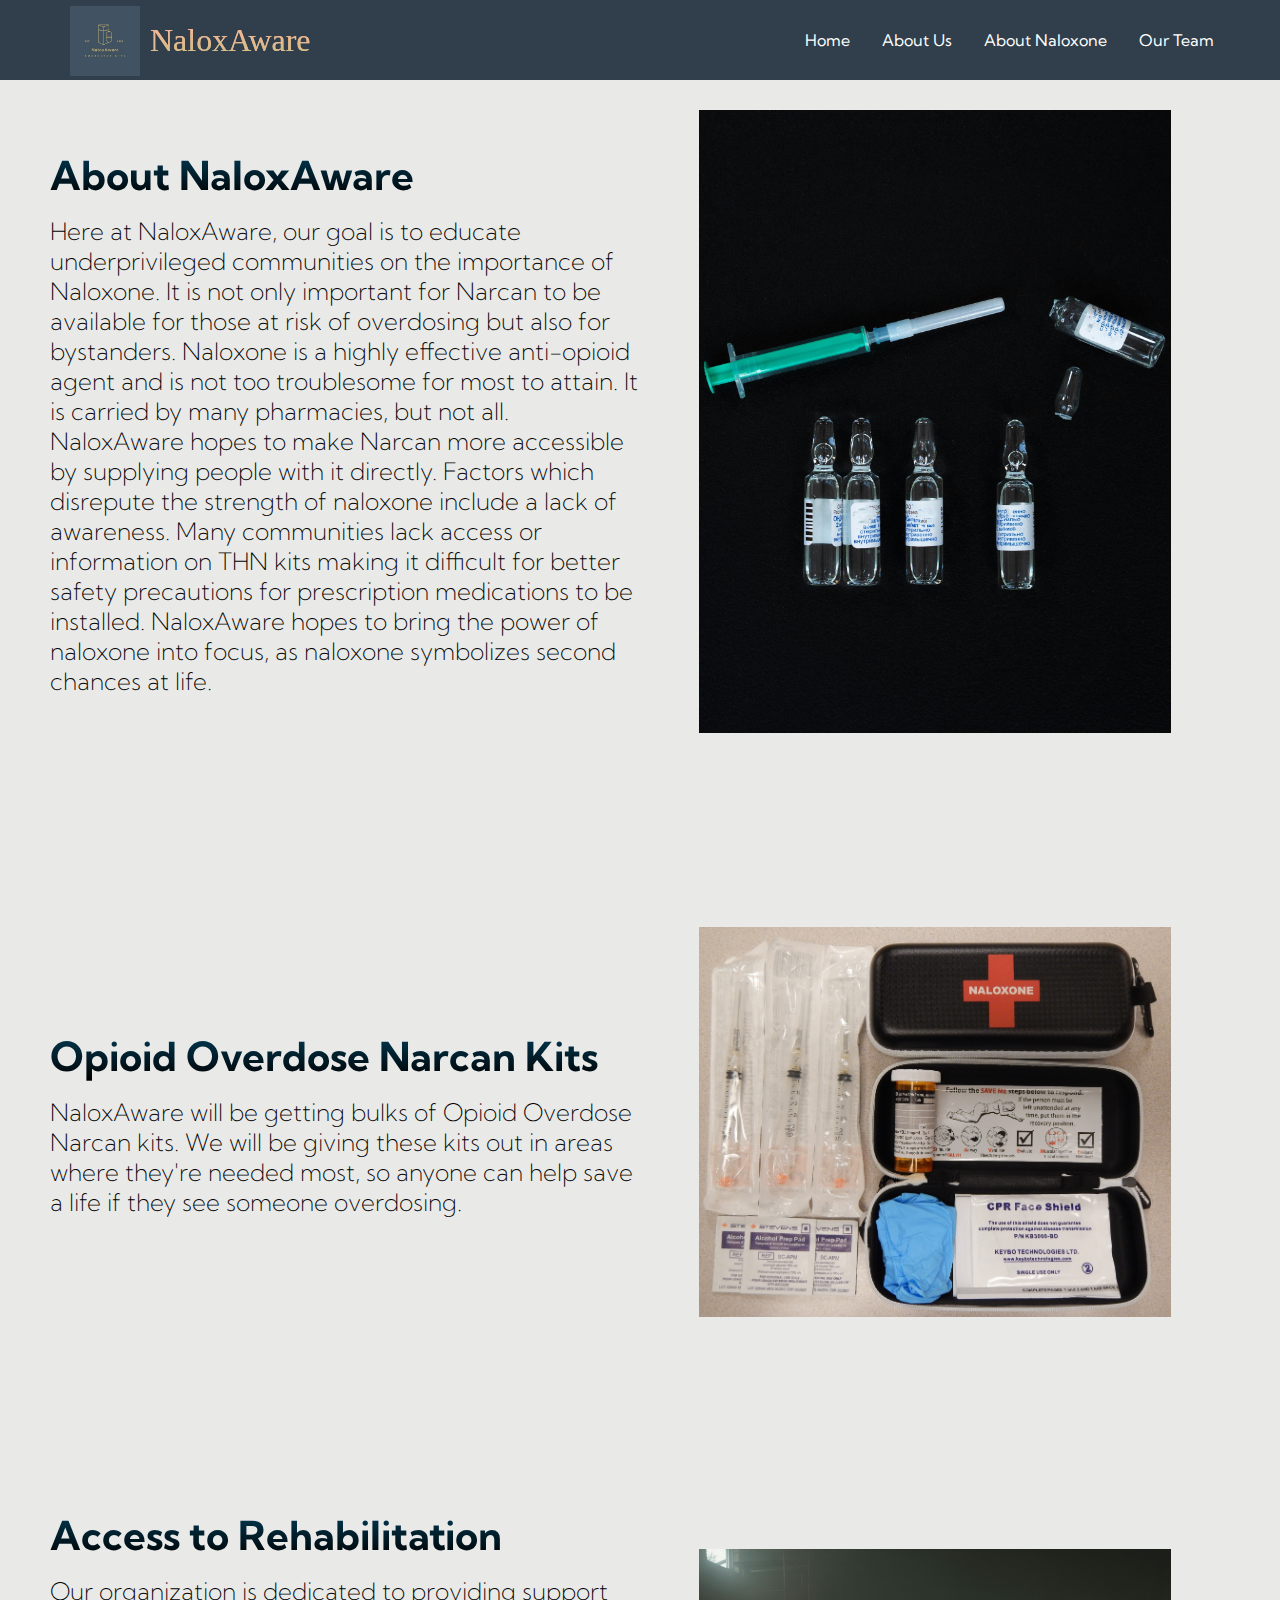
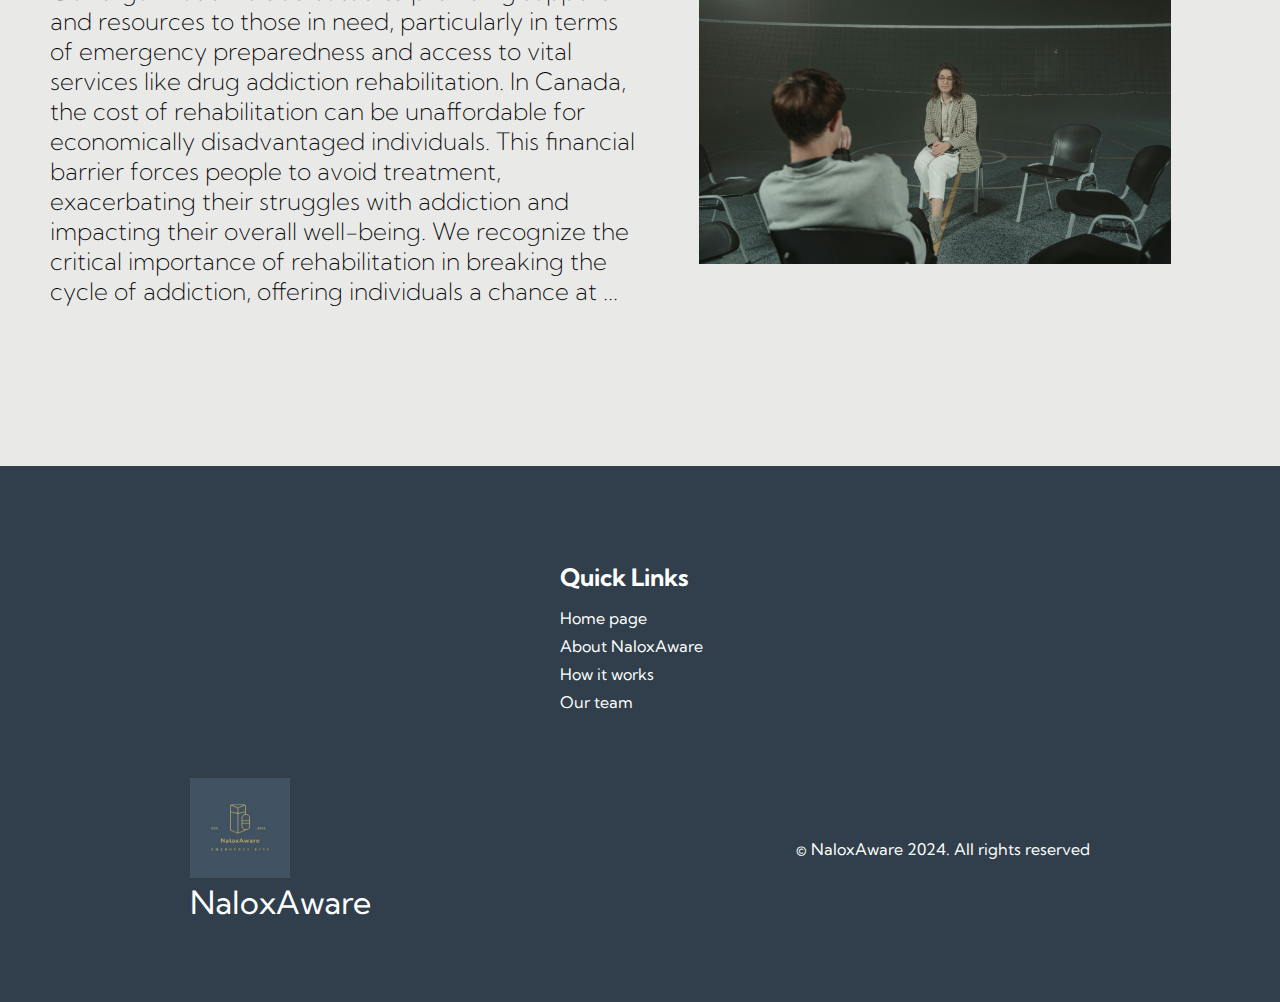
==== commit 3b1c12c9: "remove links that don't exist from navbar" ====
--- a/about.html
+++ b/about.html
@@ -35,12 +35,6 @@
           </li>
           <li class="navbar__item">
             <a href="/ourteam.html" class="navbar__links">Our Team</a>
-          </li>
-          <li class="navbar__item">
-            <a href="/pageindevelopment.html" class="navbar__links">Contact</a> <!-- Needs page-->
-          </li>
-          <li class="navbar__btn">
-            <a href="/pageindevelopment.html" class="button">Join Us</a> <!-- Needs page-->
           </li>
         </ul>
       </div>
--- a/styles.css
+++ b/styles.css
@@ -44,6 +44,7 @@
     cursor: pointer;
     text-decoration: none;
     font-size: 2rem;
+    font-family: Georgia, "Times New Roman", Times, serif;
 }
 
 .nav__img--container {
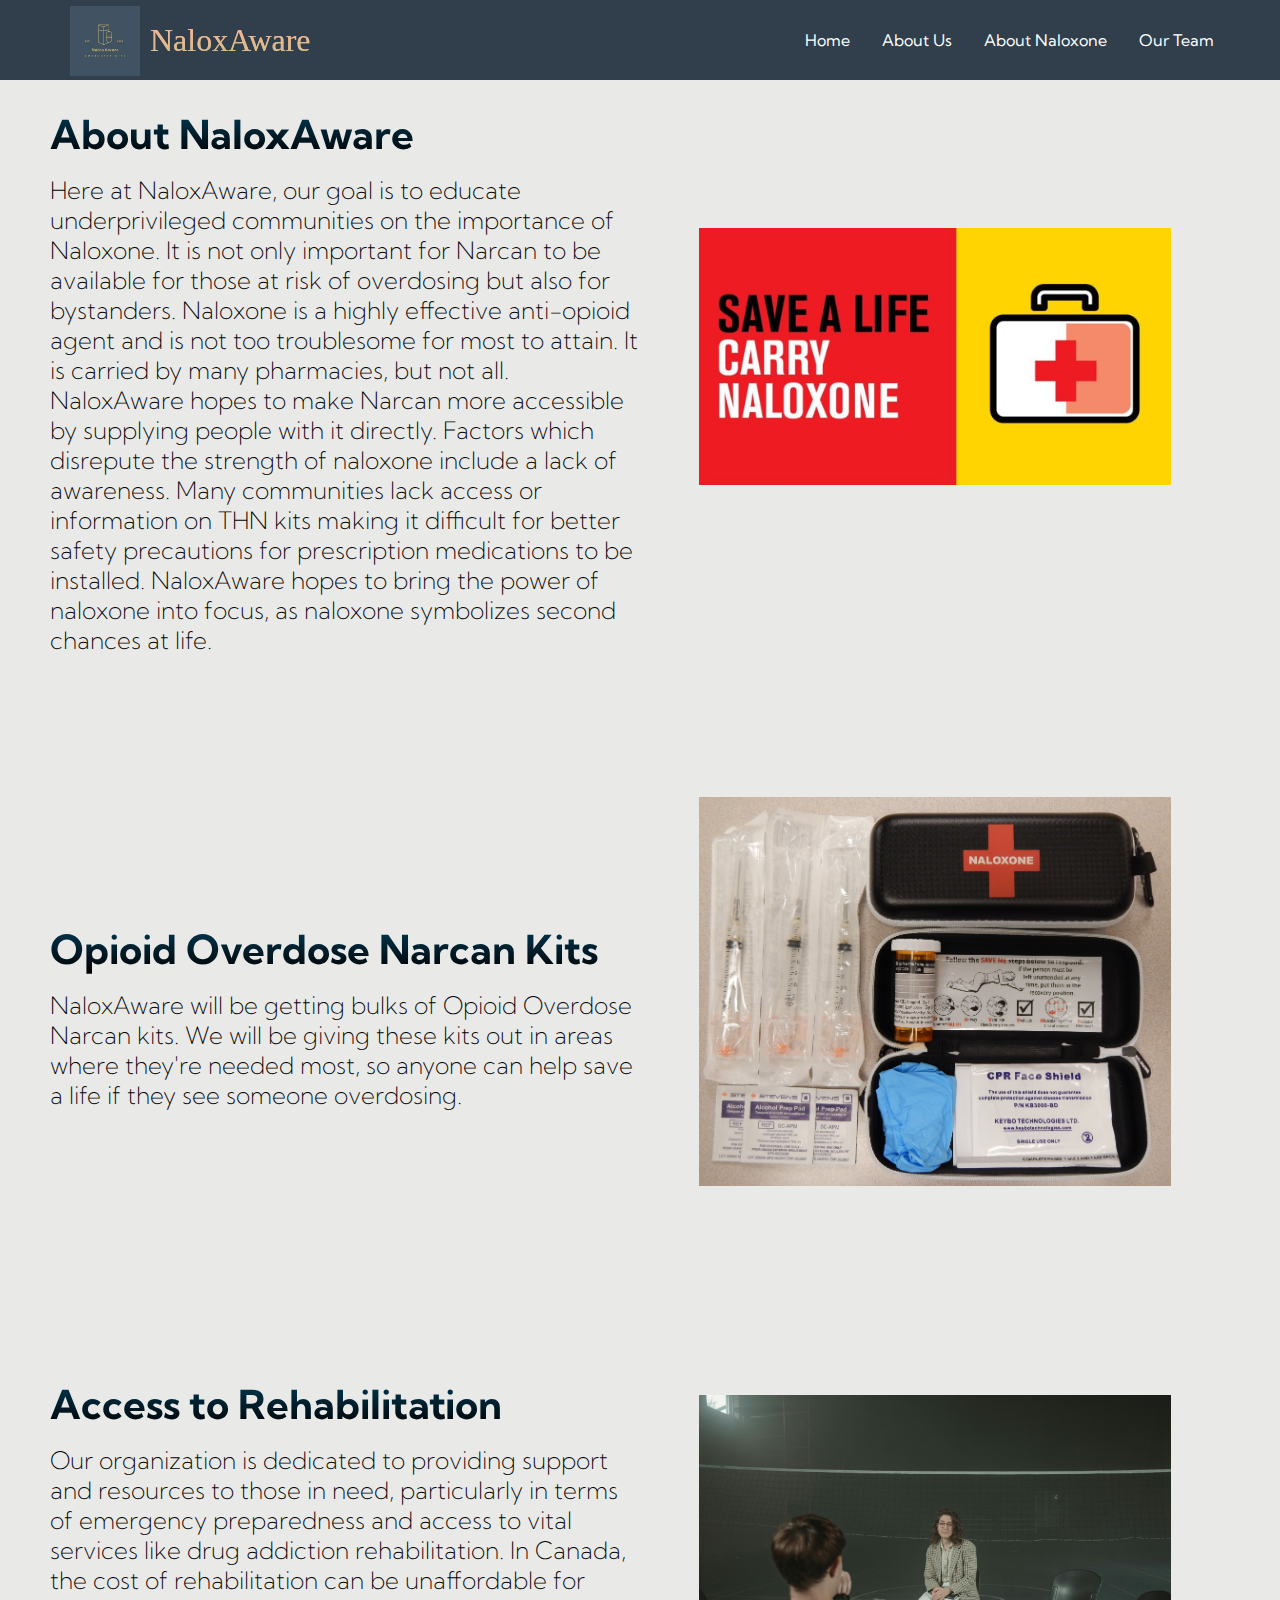
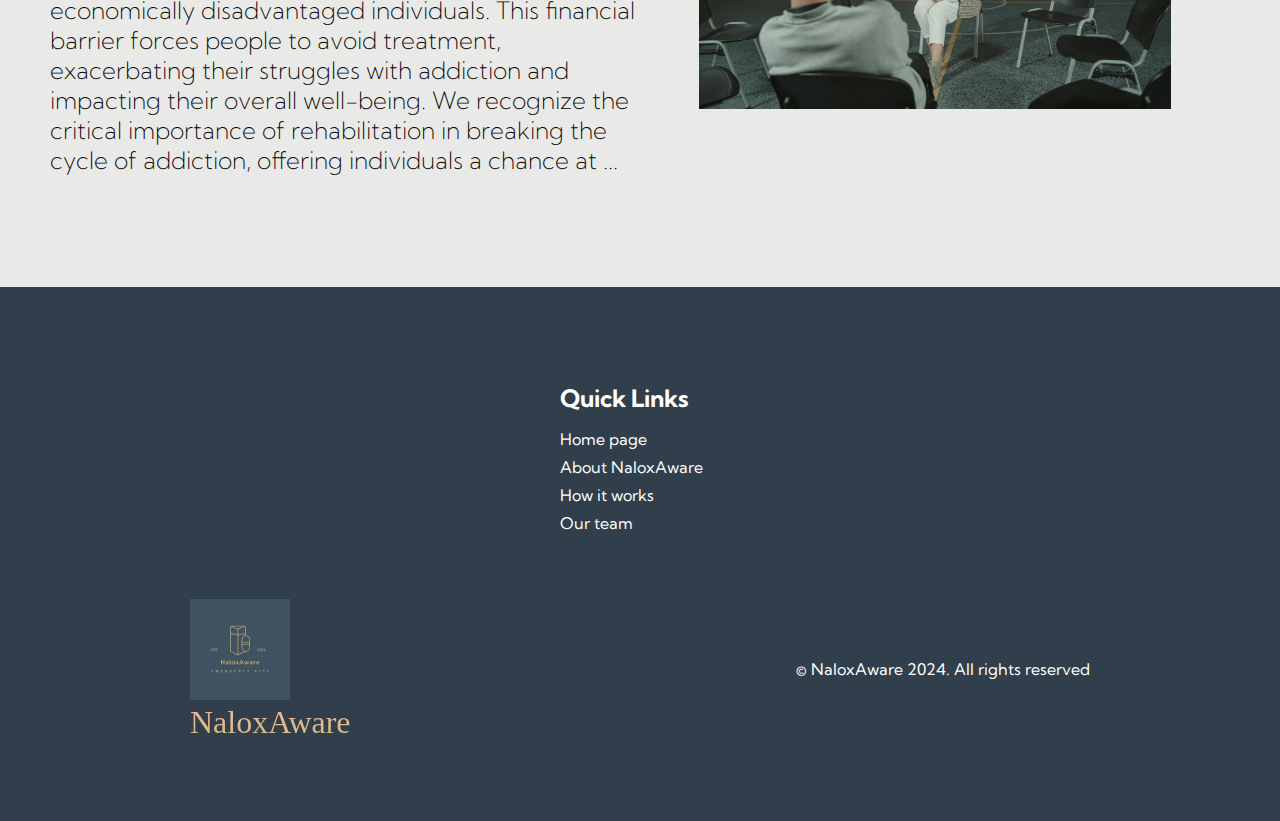
==== commit 916b0012: "improve formatting and add images" ====
--- a/about.html
+++ b/about.html
@@ -53,7 +53,7 @@
               making it difficult for better safety precautions for prescription medications to be installed. 
               NaloxAware hopes to bring the power of naloxone into focus, as naloxone symbolizes second chances at life.</p>
         </div>
-        <div class="main__img--container"><img src="images/naloxaware_img3.jpg" alt="pic" id="main__img"></div>
+        <div class="main__img--container"><img src="images\naloxaware_img1.jpg" alt="pic" id="main__img"></div>
       </div>
     </div>
 
--- a/styles.css
+++ b/styles.css
@@ -243,9 +243,6 @@
     background: rgba(0, 0, 0, 0.3);
     z-index: 0;
 }
-@media (max-width: 768px) {
-    
-}
 
 .main__container {
     display: grid;
@@ -257,7 +254,7 @@
     width: 100%;
     max-width: 1300px;
     padding: 30px 50px;
-    padding-bottom: 10rem;
+    padding-bottom: 7rem;
 }
 
 .main__content h2 {
@@ -339,6 +336,10 @@
     text-align: center;
 }
 
+.main__img--container img{
+    margin-bottom: 3rem;
+}
+
 #main__img {
     height: 80%;
     width: 80%;
@@ -396,7 +397,7 @@
     }
 
     .main__content p {
-        margin-top: 2rem;
+        margin-top: 0.5rem;
         font-size: 1.5rem;
     }
 
@@ -536,12 +537,19 @@
   }
   
   #footer__logo {
-    color: #fff;
+    background-color: #ff8177;
+    background-image: linear-gradient(to top, #cac083 0%, #ffb199 100%);
+    background-size: 100%;
+    -webkit-background-clip: text;
+    -moz-background-clip: text;
+    -webkit-text-fill-color: transparent;
+    -moz-text-fill-color: transparent;
     display: flex;
     align-items: center;
     cursor: pointer;
     text-decoration: none;
     font-size: 2rem;
+    font-family: Georgia, "Times New Roman", Times, serif;
   }
 
   .footer__img--container {
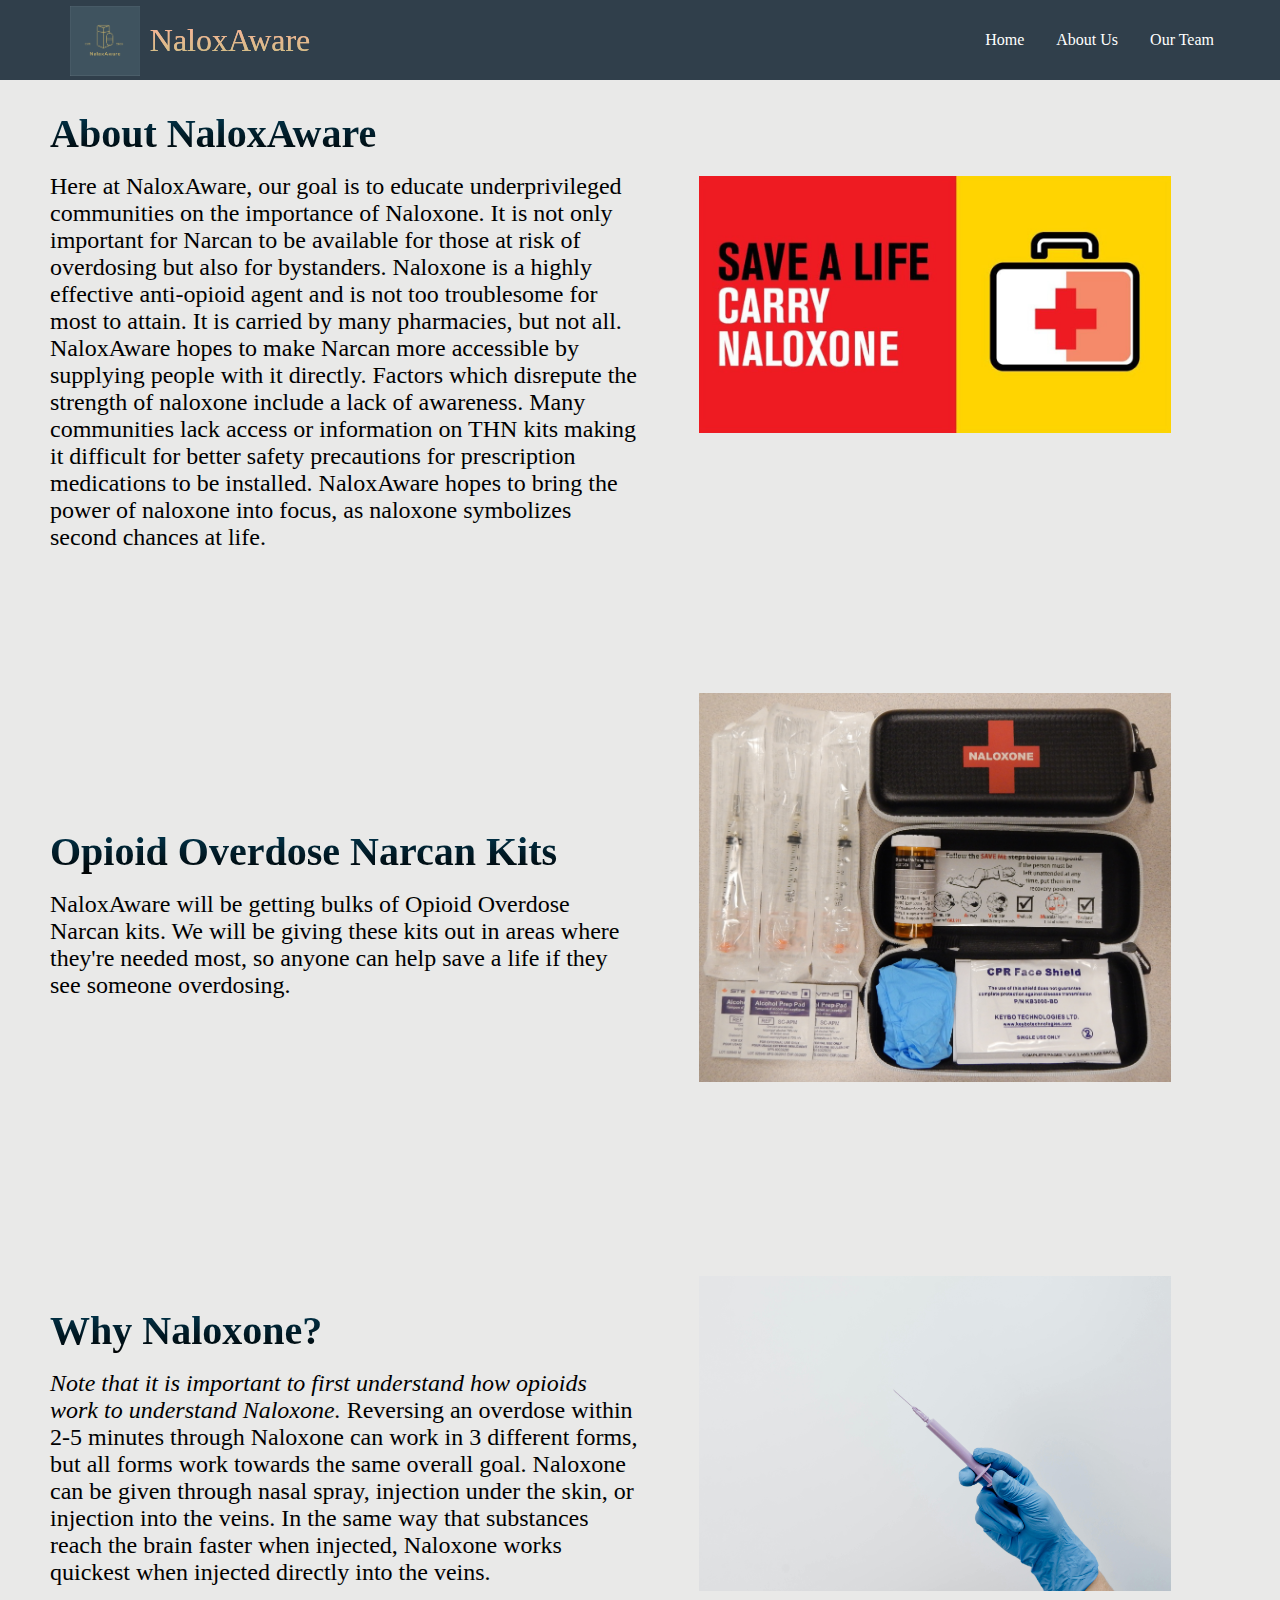
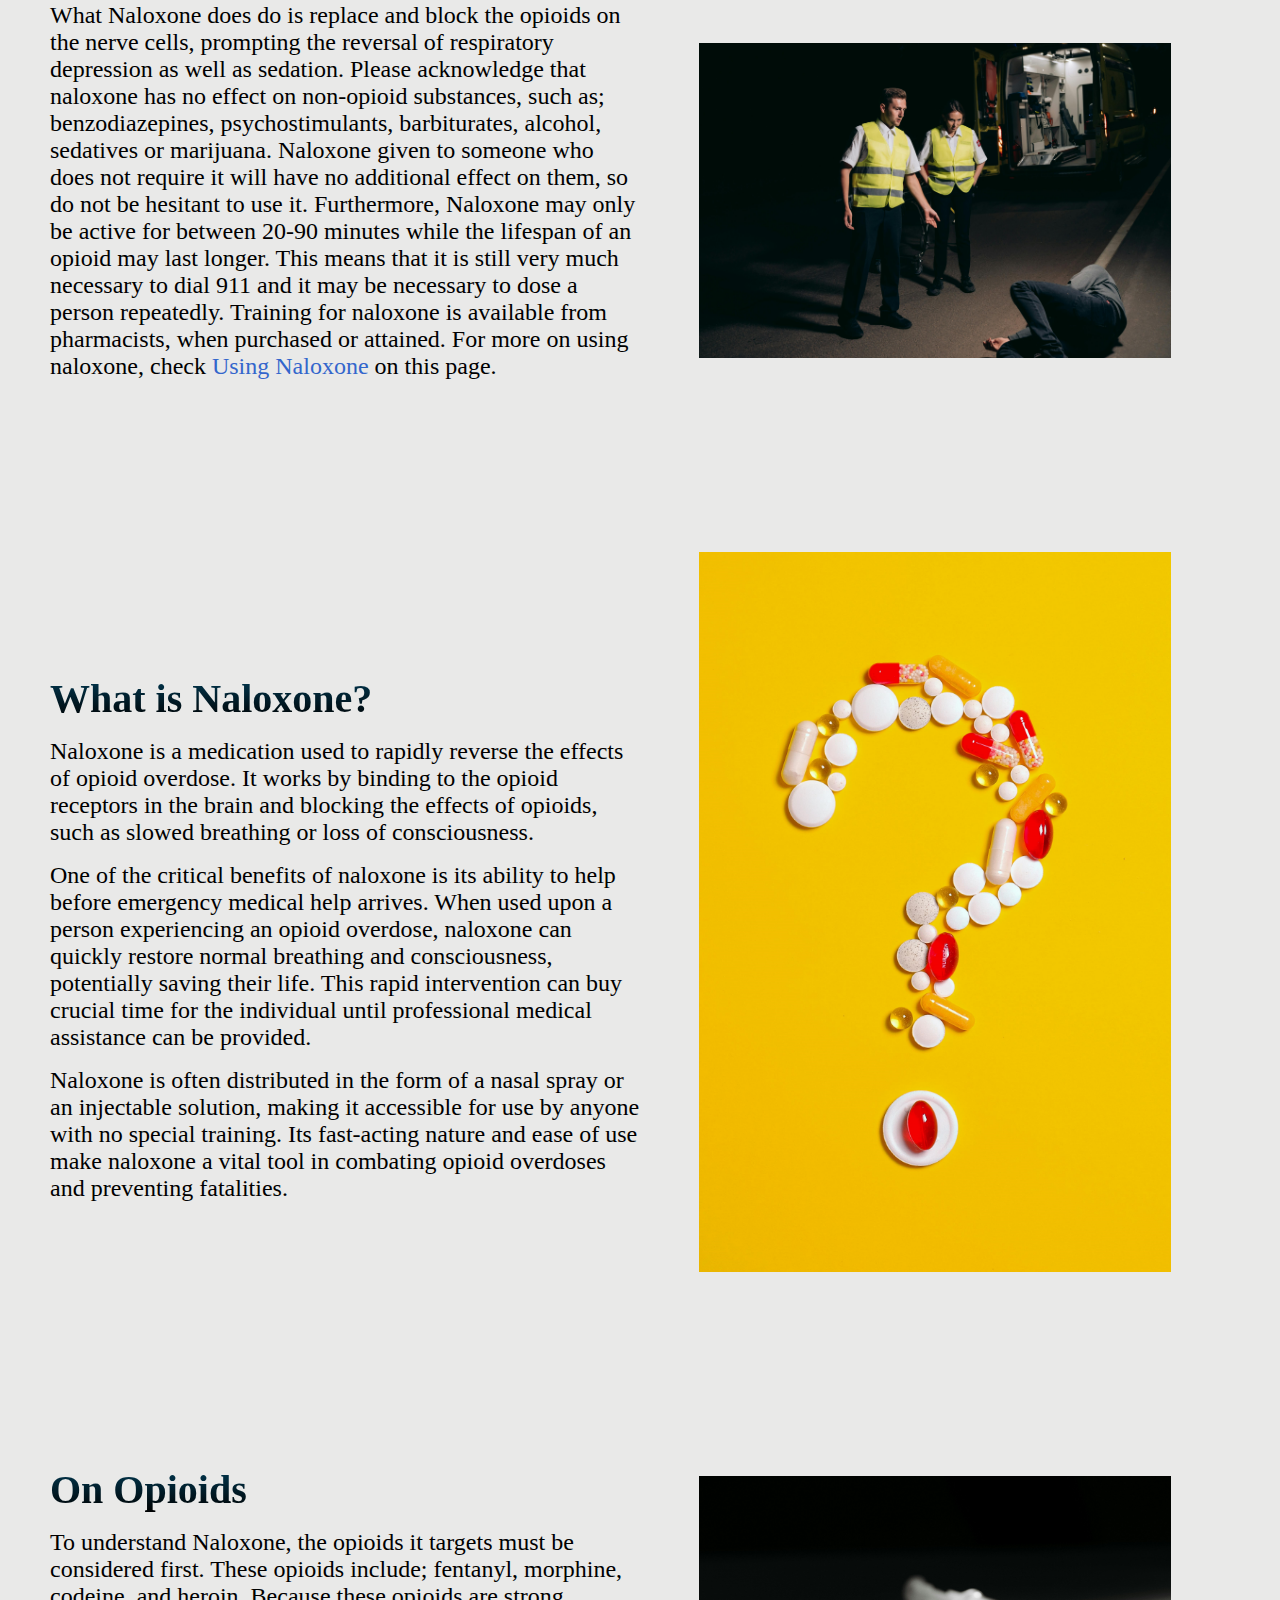
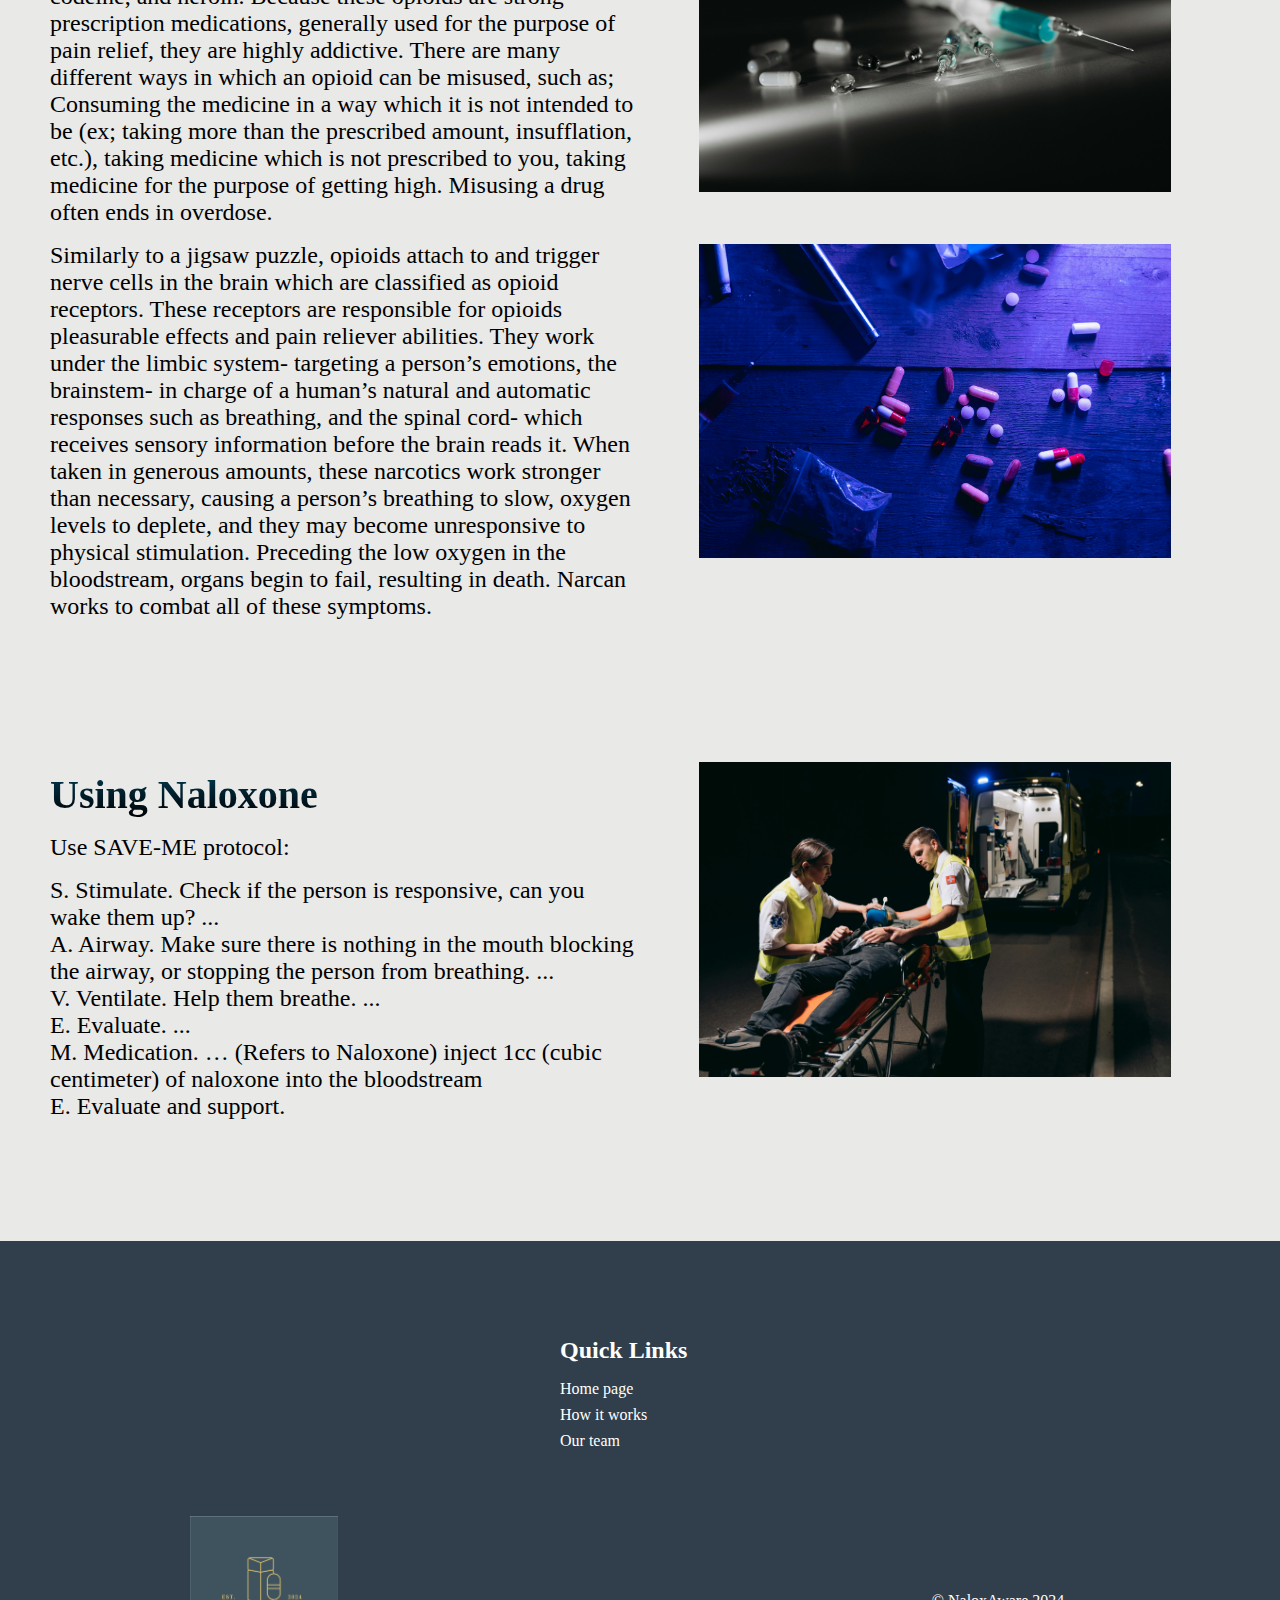
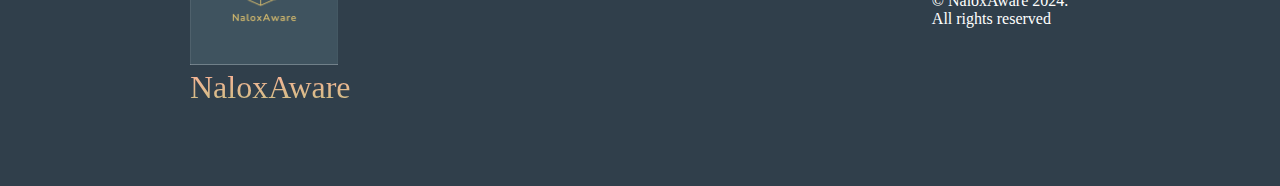
==== commit b86dd401: "remove naloxone page and move content to about us" ====
--- a/about.html
+++ b/about.html
@@ -29,9 +29,6 @@
           </li>
           <li class="navbar__item">
             <a href="/about.html" class="navbar__links">About Us</a>
-          </li>
-          <li class="navbar__item">
-            <a href="/naloxone.html" class="navbar__links">About Naloxone</a>
           </li>
           <li class="navbar__item">
             <a href="/ourteam.html" class="navbar__links">Our Team</a>
@@ -69,18 +66,92 @@
       </div>
     </div>
 
-    <!-- Access to Rehabilitation Section -->
+    <!-- Why Naloxone Section -->
     <div class="main">
       <div class="main__container">
         <div class="main__content">
-          <h2>Access to Rehabilitation</h2>
-            <p>Our organization is dedicated to providing support and resources to those in need, particularly in terms of emergency preparedness and access to vital 
-              services like drug addiction rehabilitation. In Canada, the cost of rehabilitation can be unaffordable for economically disadvantaged individuals. This 
-              financial barrier forces people to avoid treatment, exacerbating their struggles with addiction and impacting their overall well-being. We recognize the 
-              critical importance of rehabilitation in breaking the cycle of addiction, offering individuals a chance at ...
+          <h2>Why Naloxone?</h2>
+          <p><i>Note that it is important to first understand how opioids work to understand Naloxone.</i>
+            Reversing an overdose within 2-5 minutes through Naloxone can work in 3 different forms, but all forms work towards the same overall goal.
+            Naloxone can be given through nasal spray, injection under the skin, or injection into the veins.
+            In the same way that substances reach the brain faster when injected, Naloxone works quickest when injected directly into the veins.</p>
+          <p>What Naloxone does do is replace and block the opioids on the nerve cells, prompting the reversal of respiratory depression as well as sedation. 
+            Please acknowledge that naloxone has no effect on non-opioid substances, such as;
+            benzodiazepines, psychostimulants, barbiturates, alcohol, sedatives or marijuana.
+            Naloxone given to someone who does not require it will have no additional effect on them, so do not be hesitant to use it. 
+            Furthermore, Naloxone may only be active for between 20-90 minutes while the lifespan of an opioid may last longer. 
+            This means that it is still very much necessary to dial 911 and it may be necessary to dose a person repeatedly.
+            Training for naloxone is available from pharmacists, when purchased or attained. For more on using naloxone, check
+            <a href="#using_naloxone">Using Naloxone</a> on this page.</p>
+        </div>
+        <div class="main__img--container">
+          <img src="images\injection.jpg" alt="pic" id="main__img">
+          <img src="images\emergency.jpg" alt="pic" id="main__img">
+        </div>
+      </div>
+    </div>
+
+    <!-- What is Naloxone? Section -->
+    <div class="main">
+      <div class="main__container">
+        <div class="main__content">
+          <h2>What is Naloxone?</h2>
+          <p>Naloxone is a medication used to rapidly reverse the effects of opioid overdose. It works by binding to the opioid receptors in the brain and blocking 
+            the effects of opioids, such as slowed breathing or loss of consciousness.</p>
+            <p>One of the critical benefits of naloxone is its ability to help before emergency medical help arrives. When used upon a person experiencing an opioid 
+            overdose, naloxone can quickly restore normal breathing and consciousness, potentially saving their life. This rapid intervention can buy crucial time for 
+            the individual until professional medical assistance can be provided.</p>
+            <p>Naloxone is often distributed in the form of a nasal spray or an injectable solution, making it accessible for use by anyone with no special training. Its 
+            fast-acting nature and ease of use make naloxone a vital tool in combating opioid overdoses and preventing fatalities.
+          </p>
+        </div>
+        <div class="main__img--container"><img src="images/pills.jpg" alt="pic" id="main__img"></div>
+      </div>
+    </div>
+
+    <!-- On Opioids Section -->
+    <div class="main">
+      <div class="main__container">
+        <div class="main__content">
+          <h2>On Opioids</h2>
+          <p>To understand Naloxone, the opioids it targets must be considered first. These opioids include; fentanyl, morphine, codeine, 
+            and heroin. Because these opioids are strong prescription medications, generally used for the purpose of pain relief, they are 
+            highly addictive. There are many different ways in which an opioid can be misused, such as; Consuming the medicine in a way which 
+            it is not intended to be (ex; taking more than the prescribed amount, insufflation, etc.), taking medicine which is not prescribed 
+            to you, taking medicine for the purpose of getting high. Misusing a drug often ends in overdose.</p>
+            <p>Similarly to a jigsaw puzzle, 
+            opioids attach to and trigger nerve cells in the brain which are classified as opioid receptors. These receptors are responsible 
+            for opioids pleasurable effects and pain reliever abilities. They work under the limbic system- targeting a person’s emotions, the 
+            brainstem- in charge of a human’s natural and automatic responses such as breathing, and the spinal cord- which receives sensory 
+            information before the brain reads it. When taken in generous amounts, these narcotics work stronger than necessary, causing a 
+            person’s breathing to slow, oxygen levels to deplete, and they may become unresponsive to physical stimulation. Preceding the low 
+            oxygen in the bloodstream, organs begin to fail, resulting in death. Narcan works to combat all of these symptoms.
+          </p>
+        </div>
+        <div class="main__img--container">
+          <img src="images/drugs.jpg" alt="pic" id="main__img">
+          <img src="images/drugs2.jpg" alt="pic" id="main__img">
+        </div>
+      </div>
+    </div>
+      
+    <!-- Using Naloxone Section -->
+    <div class="main">
+      <a id="using_naloxone"></a>
+      <div class="main__container">
+        <div class="main__content">
+          <h2>Using Naloxone</h2>
+          <p>Use <b>SAVE-ME</b> protocol: </p>
+            <p>
+              <b>S.</b> Stimulate. Check if the person is responsive, can you wake them up? ...<br>
+              <b>A.</b> Airway. Make sure there is nothing in the mouth blocking the airway, or stopping the person from breathing. ...<br>
+              <b>V.</b> Ventilate. Help them breathe. ...<br>
+              <b>E.</b> Evaluate. ...<br>
+              <b>M.</b> Medication. … (Refers to Naloxone) inject 1cc (cubic centimeter) of naloxone into the bloodstream<br>
+              <b>E.</b> Evaluate and support.<br>
             </p>
         </div>
-        <div class="main__img--container"><img src="images/rehab.jpg" alt="pic" id="main__img"></div>
+        <div class="main__img--container"><img src="images/medical.jpg" alt="pic" id="main__img"></div>
       </div>
     </div>
 
@@ -91,8 +162,7 @@
           <div class="footer__link--items">
             <h2>Quick Links</h2>
             <a href="/">Home page</a>
-            <a href="/about.html">About NaloxAware</a>
-            <a href="/naloxone.html">How it works</a>
+            <a href="/about.html">How it works</a>
             <a href="/ourteam.html">Our team</a>
           </div>
         </div>
--- a/styles.css
+++ b/styles.css
@@ -2,7 +2,7 @@
     box-sizing: border-box;
     margin: 0;
     padding: 0;
-    font-family: 'Kumbh Sans', sans-serif;
+    font-family: "Times New Roman", Times, serif;
 }
 
 body{
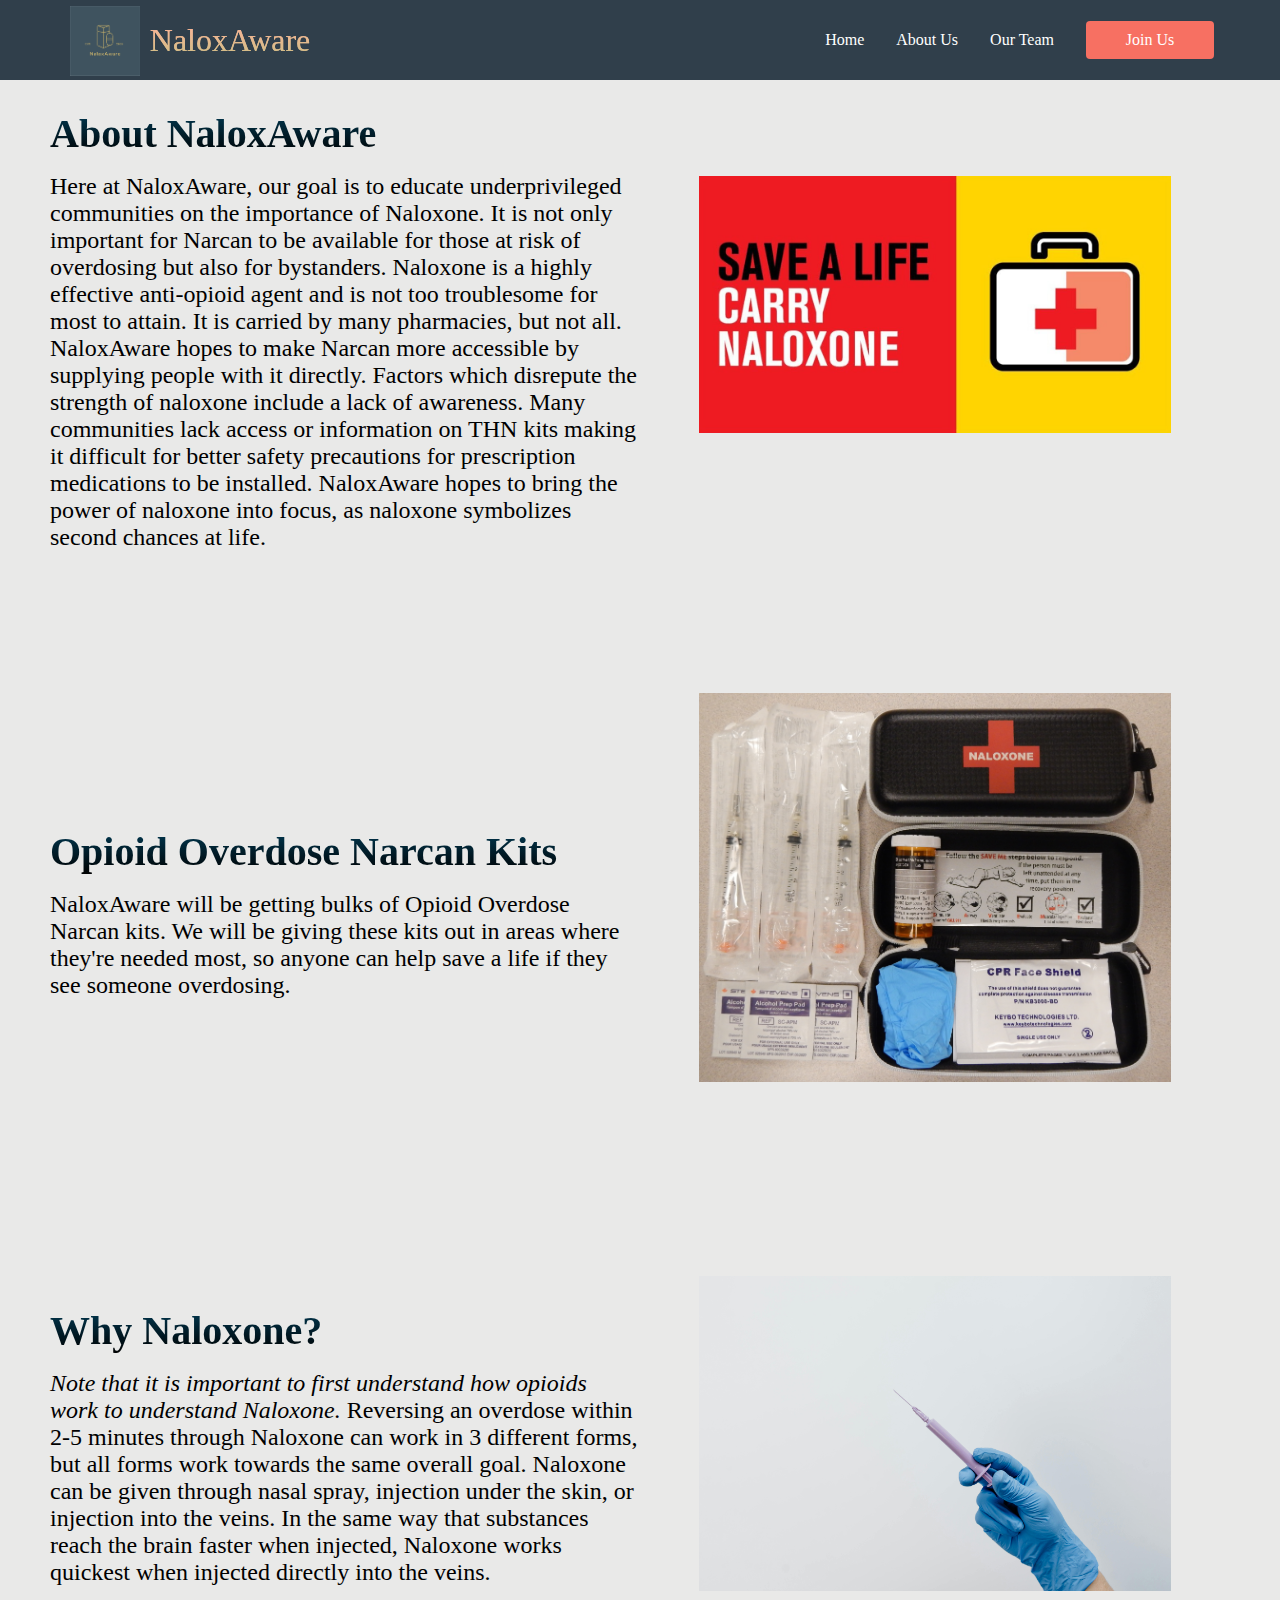
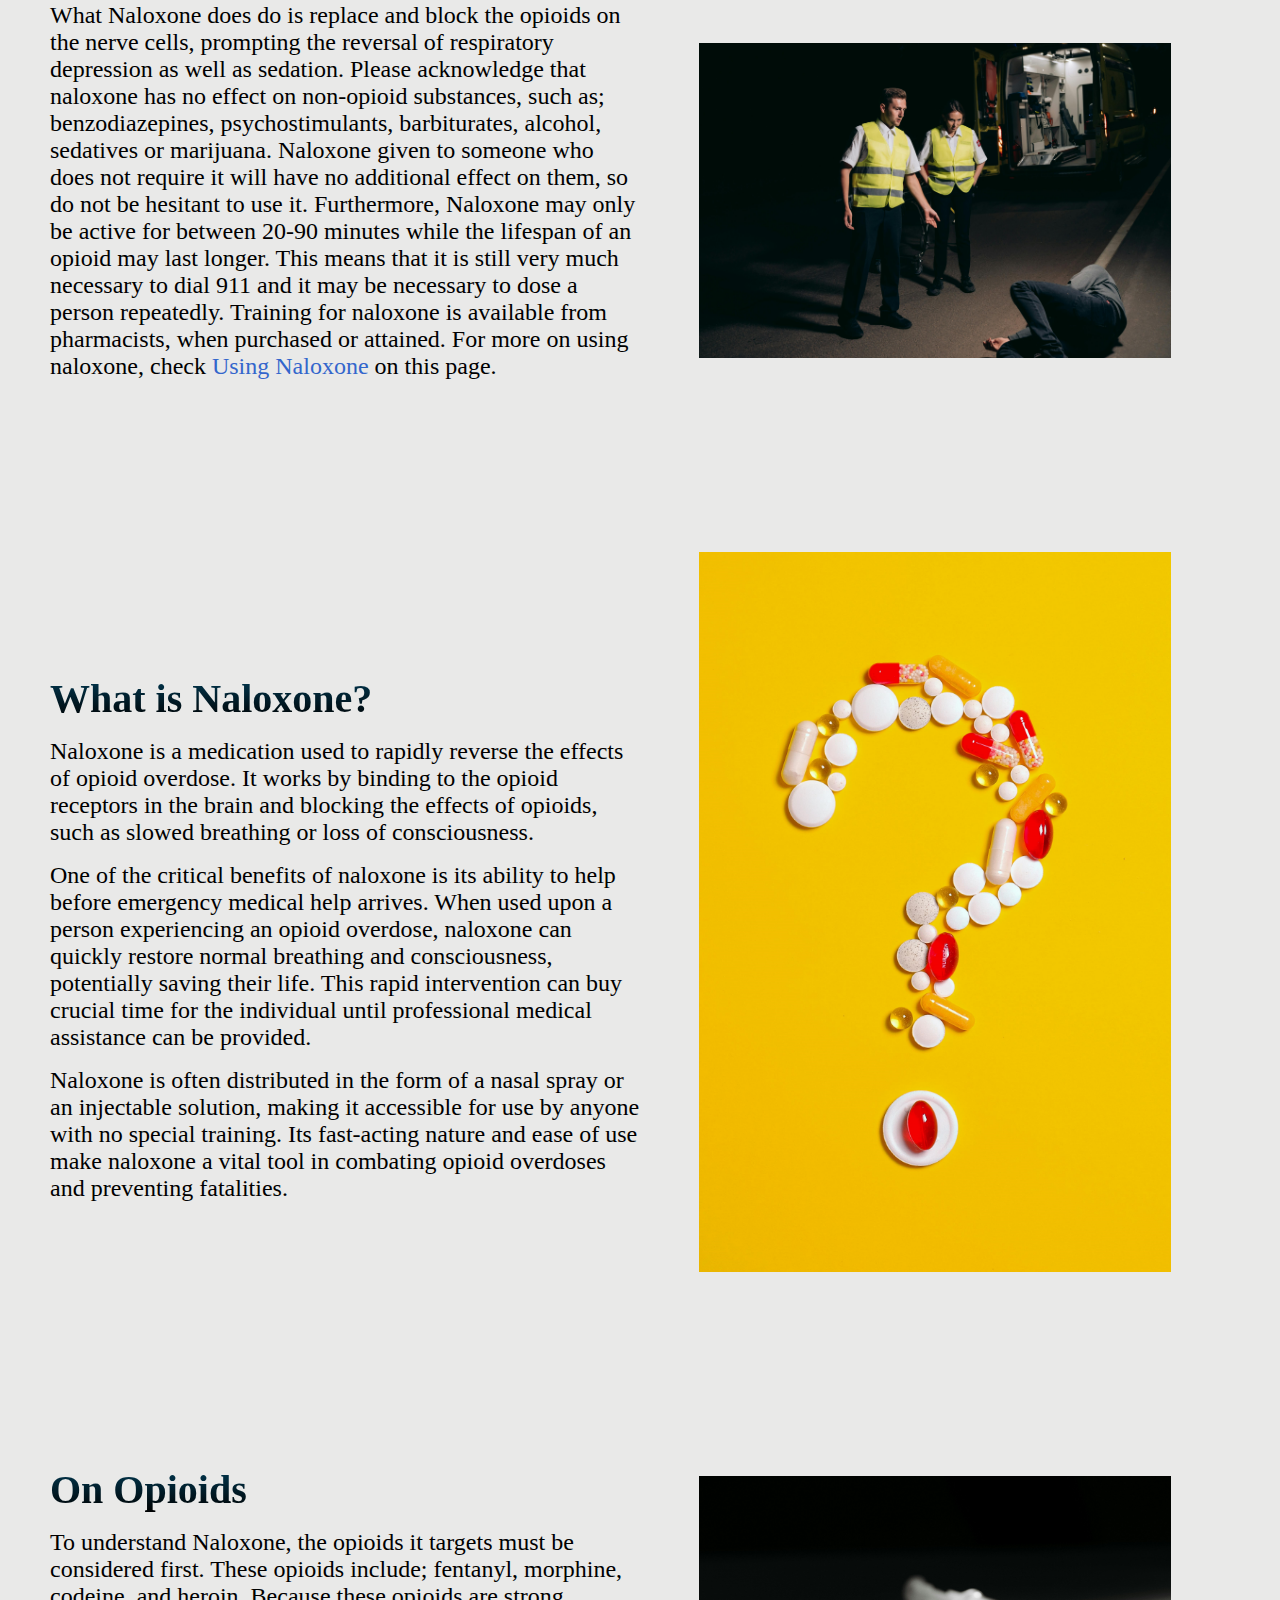
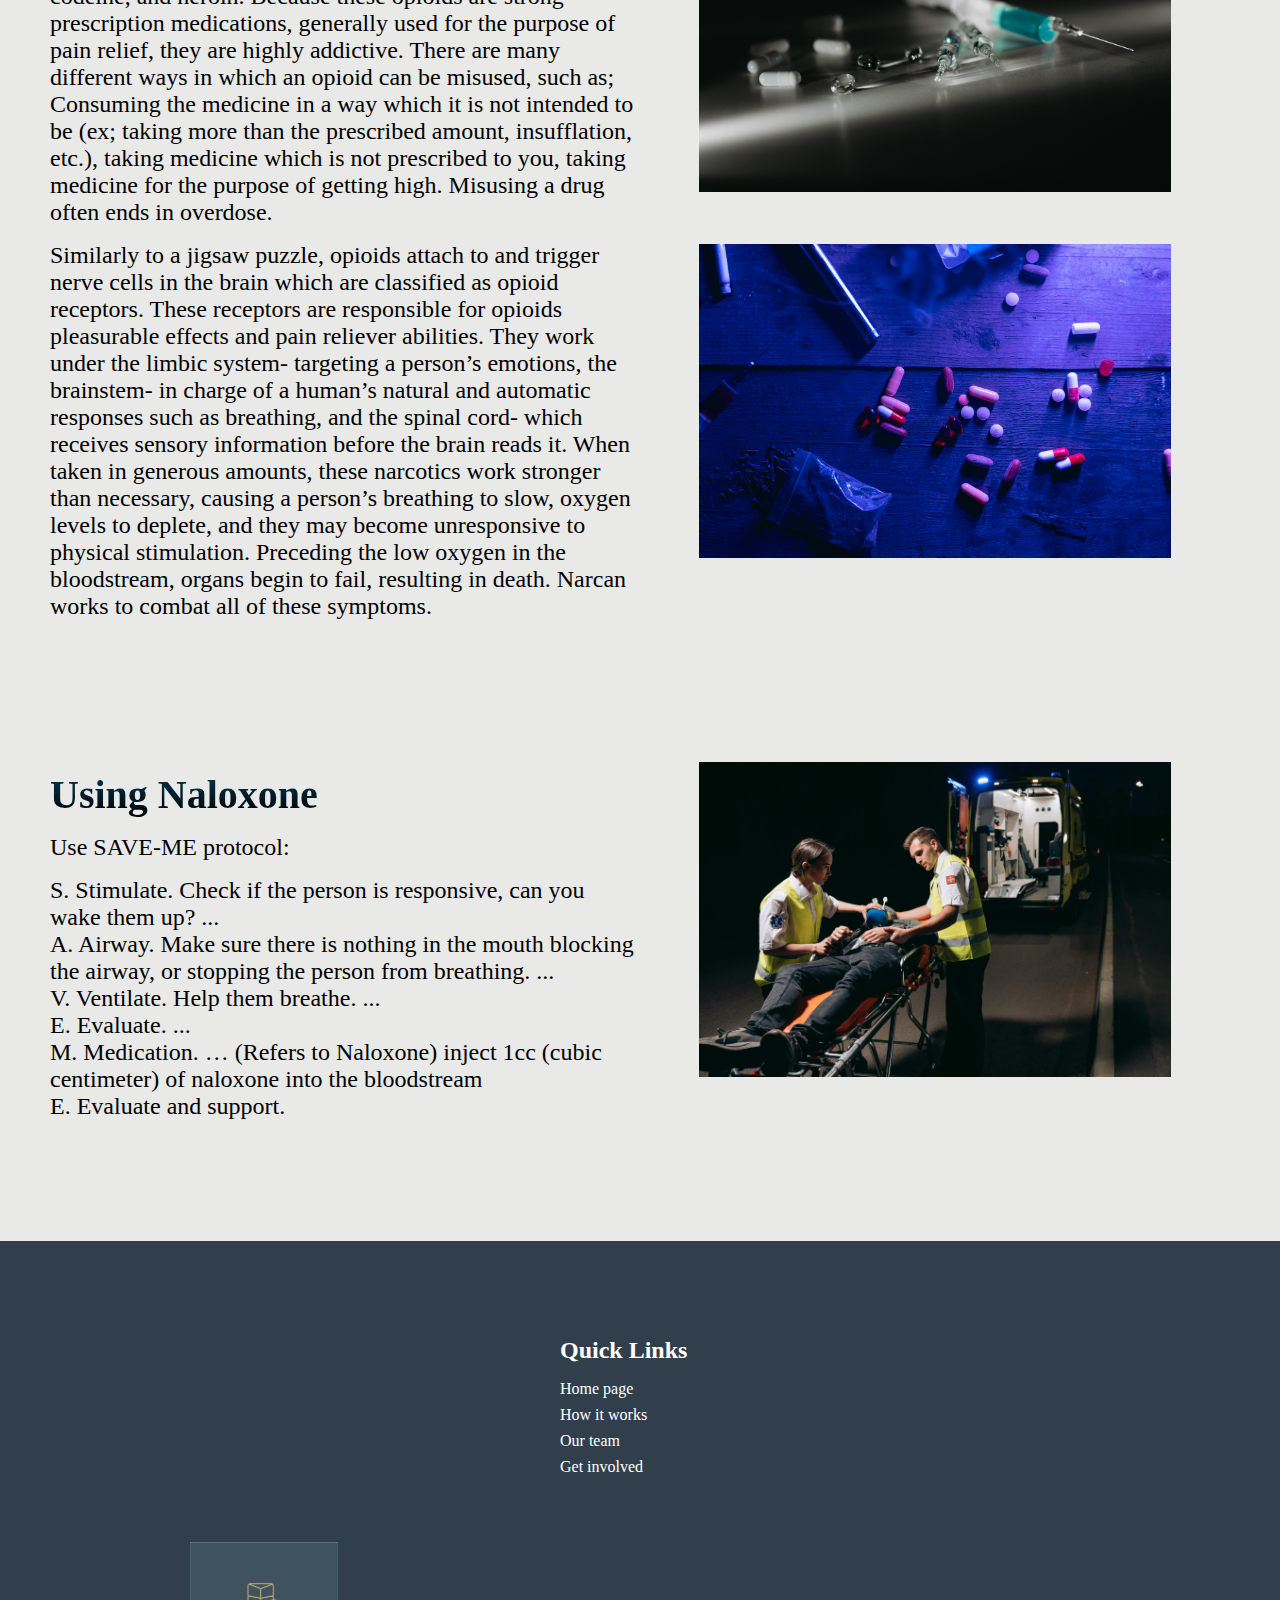
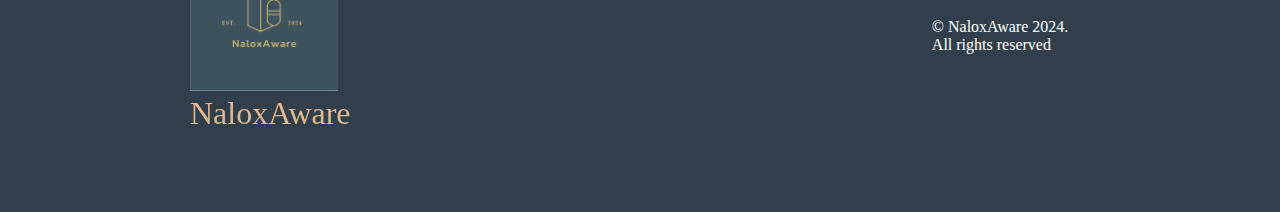
==== commit f81f7943: "readd Join Us button" ====
--- a/about.html
+++ b/about.html
@@ -32,6 +32,9 @@
           </li>
           <li class="navbar__item">
             <a href="/ourteam.html" class="navbar__links">Our Team</a>
+          </li>
+          <li class="navbar__btn">
+            <a href="/pageindevelopment.html" class="button">Join Us</a>
           </li>
         </ul>
       </div>
@@ -164,6 +167,7 @@
             <a href="/">Home page</a>
             <a href="/about.html">How it works</a>
             <a href="/ourteam.html">Our team</a>
+            <a href="/pageindevelopment.html">Get involved</a>
           </div>
         </div>
       </div>
--- a/styles.css
+++ b/styles.css
@@ -1,677 +1,735 @@
 * {
-    box-sizing: border-box;
-    margin: 0;
-    padding: 0;
-    font-family: "Times New Roman", Times, serif;
+  box-sizing: border-box;
+  margin: 0;
+  padding: 0;
+  font-family: "Times New Roman", Times, serif;
 }
 
 body{
-    background-color: #e9e9e8;
+  background-color: #e9e9e8;
 }
 
 .navbar {
-    background: #303f4b;
-    height: 80px;
-    display: flex;
-    justify-content: center;
-    align-items: center;
-    font-size: 1rem;
-    position: sticky;
-    top: 0;
-    z-index: 999;
+  background: #303f4b;
+  height: 80px;
+  display: flex;
+  justify-content: center;
+  align-items: center;
+  font-size: 1rem;
+  position: sticky;
+  top: 0;
+  z-index: 999;
 }
 
 .navbar__container {
+  display: flex;
+  justify-content: space-between;
+  height: 80px;
+  z-index: 1;
+  width: 100%;
+  margin: 0 auto;
+  padding: 0 50px;
+}
+
+#navbar__logo {
+  background-color: #ff8177;
+  background-image: linear-gradient(to top, #cac083 0%, #ffb199 100%);
+  background-size: 100%;
+  -webkit-background-clip: text;
+  -moz-background-clip: text;
+  -webkit-text-fill-color: transparent;
+  -moz-text-fill-color: transparent;
+  display: flex;
+  align-items: center;
+  cursor: pointer;
+  text-decoration: none;
+  font-size: 2rem;
+  font-family: Georgia, "Times New Roman", Times, serif;
+}
+
+.nav__img--container {
+  display: flex;
+  align-items: center; /* Vertically aligns the logo and text */
+  justify-content: flex-start; /* Ensures everything stays on the left */
+  padding-left: 20px;
+}
+
+#nav__img {
+  height: 70px;
+  width: auto;
+  margin-top: 2px;
+  margin-right: 10px;
+}
+
+
+.navbar__menu {
+  display: flex;
+  align-items: center;
+  list-style: none;
+  text-align: center;
+}
+
+.navbar__item {
+  height: 80px;
+}
+
+.navbar__links {
+  color: #fff;
+  display: flex;
+  align-items: center;
+  justify-content: center;
+  text-decoration: none;
+  padding: 0 1rem;
+  height: 100%;
+}
+
+.navbar__btn {
+  display: flex;
+  justify-content: center;
+  align-items: center;
+  padding: 0 1rem;
+  width: 10em;
+}
+
+.button {
+  display: flex;
+  justify-content: center;
+  align-items: center;
+  text-decoration: none;
+  padding: 10px 20px;
+  height: 100%;
+  width: 100%;
+  border: none;
+  outline: none;
+  border-radius: 4px;
+  background: #f77062;
+  color: #fff;
+}
+
+.button:hover {
+  background: #4837ff;
+  transition: all 0.3s ease;
+}
+
+.navbar__links:hover {
+  color: #f77062;
+  transition: all 0.3s ease;
+}
+
+@media screen and (max-width: 960px) {
+  .navbar__container {
     display: flex;
     justify-content: space-between;
     height: 80px;
     z-index: 1;
     width: 100%;
-    margin: 0 auto;
-    padding: 0 50px;
-}
-
-#navbar__logo {
-    background-color: #ff8177;
-    background-image: linear-gradient(to top, #cac083 0%, #ffb199 100%);
-    background-size: 100%;
-    -webkit-background-clip: text;
-    -moz-background-clip: text;
-    -webkit-text-fill-color: transparent;
-    -moz-text-fill-color: transparent;
-    display: flex;
-    align-items: center;
-    cursor: pointer;
-    text-decoration: none;
-    font-size: 2rem;
-    font-family: Georgia, "Times New Roman", Times, serif;
-}
-
-.nav__img--container {
-    display: flex;
-    align-items: center; /* Vertically aligns the logo and text */
-    justify-content: flex-start; /* Ensures everything stays on the left */
-    padding-left: 20px;
-}
-
-#nav__img {
-    height: 70px;
-    width: auto;
-    margin-top: 2px;
-    margin-right: 10px;
-}
-
-
-.navbar__menu {
-    display: flex;
-    align-items: center;
-    list-style: none;
+    padding: 0;
+  }
+
+  .navbar__menu {
+    display: grid;
+    grid-template-columns: 1fr;
+    margin: 0;
+    width: 100%;
+    position: absolute;
+    top: -1000px;
+    opacity: 0;
+    transition: all 0.5s ease;
+    height: calc(60vh + 50px);
+    z-index: -1;
+    background: #131313;
+    padding-bottom: 1rem;
+  }
+
+  .navbar__menu.active {
+    background: #131313;
+    top: 100%;
+    opacity: 1;
+    transition: all 0.5s ease;
+    z-index: 99;
+    height: calc(60vh + 50px);
+    font-size: 1.6rem;
+  }
+
+  #navbar__logo {
+    padding-left: 25px;
+  }
+
+  .navbar__toggle .bar {
+    width: 25px;
+    height: 3px;
+    margin: 5px auto;
+    transition: all 0.3s ease-in-out;
+    background: #fff;
+  }
+
+  .navbar__item {
+    width: 100%;
+  }
+
+  .navbar__links {
     text-align: center;
-}
-
-.navbar__item {
-    height: 80px;
-}
-
-.navbar__links {
-    color: #fff;
-    display: flex;
-    align-items: center;
-    justify-content: center;
-    text-decoration: none;
-    padding: 0 1rem;
-    height: 100%;
-}
-
-.navbar__btn {
+    padding: 2rem;
+    width: 100%;
+    display: table;
+  }
+
+  #mobile-menu {
+    position: absolute;
+    top: 20%;
+    right: 5%;
+    transform: translate(5%, 20%);
+  }
+
+  .navbar__btn {
+    width: 100%;
+    padding-bottom: 2rem;
+  }
+
+  .button {
     display: flex;
     justify-content: center;
     align-items: center;
-    padding: 0 1rem;
-    width: 10em;
-}
-
-.button {
-    display: flex;
-    justify-content: center;
-    align-items: center;
-    text-decoration: none;
-    padding: 10px 20px;
-    height: 100%;
-    width: 100%;
-    border: none;
-    outline: none;
-    border-radius: 4px;
-    background: #f77062;
-    color: #fff;
-}
-
-.button:hover {
-    background: #4837ff;
-    transition: all 0.3s ease;
-}
-
-.navbar__links:hover {
-    color: #f77062;
-    transition: all 0.3s ease;
-}
-
-@media screen and (max-width: 960px) {
-    .navbar__container {
-        display: flex;
-        justify-content: space-between;
-        height: 80px;
-        z-index: 1;
-        width: 100%;
-        padding: 0;
-    }
-
-    .navbar__menu {
-        display: grid;
-        grid-template-columns: 1fr;
-        margin: 0;
-        width: 100%;
-        position: absolute;
-        top: -1000px;
-        opacity: 0;
-        transition: all 0.5s ease;
-        height: calc(60vh + 50px);
-        z-index: -1;
-        background: #131313;
-        padding-bottom: 1rem;
-    }
-
-    .navbar__menu.active {
-        background: #131313;
-        top: 100%;
-        opacity: 1;
-        transition: all 0.5s ease;
-        z-index: 99;
-        height: calc(60vh + 50px);
-        font-size: 1.6rem;
-    }
-
-    #navbar__logo {
-        padding-left: 25px;
-    }
-
-    .navbar__toggle .bar {
-        width: 25px;
-        height: 3px;
-        margin: 5px auto;
-        transition: all 0.3s ease-in-out;
-        background: #fff;
-    }
-
-    .navbar__item {
-        width: 100%;
-    }
-
-    .navbar__links {
-        text-align: center;
-        padding: 2rem;
-        width: 100%;
-        display: table;
-    }
-
-    #mobile-menu {
-        position: absolute;
-        top: 20%;
-        right: 5%;
-        transform: translate(5%, 20%);
-    }
-
-    .navbar__btn {
-        width: 100%;
-        padding-bottom: 2rem;
-    }
-
-    .button {
-        display: flex;
-        justify-content: center;
-        align-items: center;
-        width: 80%;
-        height: 80px;
-        margin: 0;
-    }
-
-    .navbar__toggle .bar {
-        display: block;
-        cursor: pointer;
-    }
-
-    #mobile-menu.is-active .bar:nth-child(2) {
-        opacity: 0;
-    }
-
-    #mobile-menu.is-active .bar:nth-child(1) {
-        transform: translateY(8px) rotate(45deg);
-    }
-
-    #mobile-menu.is-active .bar:nth-child(3) {
-        transform: translateY(-8px) rotate(-45deg);
-    }
+    width: 80%;
+    height: 80px;
+    margin: 0;
+  }
+
+  .navbar__toggle .bar {
+    display: block;
+    cursor: pointer;
+  }
+
+  #mobile-menu.is-active .bar:nth-child(2) {
+    opacity: 0;
+  }
+
+  #mobile-menu.is-active .bar:nth-child(1) {
+    transform: translateY(8px) rotate(45deg);
+  }
+
+  #mobile-menu.is-active .bar:nth-child(3) {
+    transform: translateY(-8px) rotate(-45deg);
+  }
 }
 
 /*Home page hero section: image with text overlaid*/
 .hero {
-    height: 100vh;
-    background-image: var(--hero-bg-image);
-    background-size: cover;
-    background-position: center;
-    display: flex;
-    align-items: center;
-    justify-content: center;
-    position: relative;
-    overflow: hidden;
-    padding: 0 20px;
+  height: 100vh;
+  background-image: var(--hero-bg-image);
+  background-size: cover;
+  background-position: center;
+  display: flex;
+  align-items: center;
+  justify-content: center;
+  position: relative;
+  overflow: hidden;
+  padding: 0 20px;
 } 
 .hero-heading {
-    font-size: 2.5rem;
-    color: #fff;
-    text-shadow: 0 2px 5px rgba(0, 0, 0, 0.7);
-    z-index: 1;
-    text-align: center;
+  font-size: 2.5rem;
+  color: #fff;
+  text-shadow: 0 2px 5px rgba(0, 0, 0, 0.7);
+  z-index: 1;
+  text-align: center;
 }  
 .hero::before {
-    content: '';
-    position: absolute;
-    top: 0;
-    left: 0;
-    right: 0;
-    bottom: 0;
-    background: rgba(0, 0, 0, 0.3);
-    z-index: 0;
+  content: '';
+  position: absolute;
+  top: 0;
+  left: 0;
+  right: 0;
+  bottom: 0;
+  background: rgba(0, 0, 0, 0.3);
+  z-index: 0;
 }
 
 .main__container {
+  display: grid;
+  grid-template-columns: 1fr 1fr;
+  align-items: center;
+  justify-self: center;
+  margin: 0 auto;
+  z-index: 1;
+  width: 100%;
+  max-width: 1300px;
+  padding: 30px 50px;
+  padding-bottom: 7rem;
+}
+
+.main__content h2 {
+  font-size: 2.5rem;
+  background-color:  #ff8177;
+  background-image: linear-gradient(to top, #000 0%, #013c56 100%);
+  background-size: 100%;
+  -webkit-background-clip: text;
+  -moz-background-clip: text;
+  -webkit-text-fill-color: transparent;
+  -moz-text-fill-color: transparent;
+}
+
+.main__content p {
+  margin-top: 1rem;
+  font-size: 1.5rem;
+  font-weight: 200;
+  color: #000;
+}
+
+.main__content a{
+  text-decoration: none;
+}
+.main__content a:link{
+  color:#36c;
+}
+.main__content a:visited{
+  color:#6a60b0;
+}
+.main__content a:hover{
+  color:#4b77d6;
+}
+.main__content a:active{
+  color:lightblue;
+}
+
+.main__btn {
+  font-size: 1rem;
+  background-image: linear-gradient(to top, #f77062 0%, #fe5196 100%);
+  padding: 14px 32px;
+  border: none;
+  border-radius: 4px;
+  color: #fff;
+  margin-top: 2rem;
+  cursor: pointer;
+  position: relative;
+  transition: all 0.35s;
+  outline: none;
+}
+
+.main__btn a {
+  position: relative;
+  z-index: 2;
+  color: #fff;
+  text-decoration: none;
+}
+
+.main__btn:after {
+  position: absolute;
+  content: '';
+  top: 0;
+  left: 0;
+  width: 0;
+  height: 100%;
+  background: #4837ff;
+  transition: all 0.35s;
+  border-radius: 4px;
+}
+
+.main__btn:hover {
+  color: #fff;
+}
+
+.main__btn:hover:after {
+  width: 100%;
+}
+
+.main__img--container {
+  text-align: center;
+}
+
+.main__img--container img{
+  margin-bottom: 3rem;
+}
+
+#main__img {
+  height: 80%;
+  width: 80%;
+}
+
+/* Mobile responsive */
+@media screen and (max-width: 768px) {
+  .desktop-only {
+    display: none;
+  }
+
+  .main__container {
     display: grid;
-    grid-template-columns: 1fr 1fr;
+    grid-template-columns: auto;
     align-items: center;
     justify-self: center;
+    width: 100%;
     margin: 0 auto;
-    z-index: 1;
-    width: 100%;
-    max-width: 1300px;
-    padding: 30px 50px;
-    padding-bottom: 7rem;
-}
-
-.main__content h2 {
+  }
+  
+  .main__content {
+    text-align: center;
+    margin-bottom: 4rem;
+  }
+
+  .main_content h1 {
     font-size: 2.5rem;
-    background-color:  #ff8177;
-    background-image: linear-gradient(to top, #000 0%, #013c56 100%);
-    background-size: 100%;
-    -webkit-background-clip: text;
-    -moz-background-clip: text;
-    -webkit-text-fill-color: transparent;
-    -moz-text-fill-color: transparent;
-}
-
-.main__content p {
+    margin-top: 2rem;
+  }
+
+  .main__content h2 {
+    font-size: 3rem;
+    margin-top: auto;
+  }
+
+  .main__content p {
     margin-top: 1rem;
     font-size: 1.5rem;
-    font-weight: 200;
-    color: #000;
-}
-
-.main__content a{
-    text-decoration: none;
-}
-.main__content a:link{
-    color:#36c;
-}
-.main__content a:visited{
-    color:#6a60b0;
-}
-.main__content a:hover{
-    color:#4b77d6;
-}
-.main__content a:active{
-    color:lightblue;
-}
-
-.main__btn {
-    font-size: 1rem;
-    background-image: linear-gradient(to top, #f77062 0%, #fe5196 100%);
-    padding: 14px 32px;
-    border: none;
-    border-radius: 4px;
-    color: #fff;
+  }
+
+  .hero-heading{
+    font-size: 2rem;
+  }
+}
+
+@media screen and (max-width: 480px) {
+
+  .main_content h1 {
+    font-size: 2rem;
     margin-top: 2rem;
-    cursor: pointer;
-    position: relative;
-    transition: all 0.35s;
-    outline: none;
-}
-
-.main__btn a {
-    position: relative;
-    z-index: 2;
-    color: #fff;
-    text-decoration: none;
-}
-
-.main__btn:after {
-    position: absolute;
-    content: '';
-    top: 0;
-    left: 0;
-    width: 0;
-    height: 100%;
-    background: #4837ff;
-    transition: all 0.35s;
-    border-radius: 4px;
-}
-
-.main__btn:hover {
-    color: #fff;
-}
-
-.main__btn:hover:after {
-    width: 100%;
-}
-
-.main__img--container {
-    text-align: center;
-}
-
-.main__img--container img{
-    margin-bottom: 3rem;
-}
-
-#main__img {
-    height: 80%;
-    width: 80%;
-}
-
-/* Mobile responsive */
-@media screen and (max-width: 768px) {
-    .desktop-only {
-        display: none;
-    }
-
-    .main__container {
-        display: grid;
-        grid-template-columns: auto;
-        align-items: center;
-        justify-self: center;
-        width: 100%;
-        margin: 0 auto;
-    }
-    
-    .main__content {
-        text-align: center;
-        margin-bottom: 4rem;
-    }
-
-    .main_content h1 {
-        font-size: 2.5rem;
-        margin-top: 2rem;
-    }
-
-    .main__content h2 {
-        font-size: 3rem;
-        margin-top: auto;
-    }
-
-    .main__content p {
-        margin-top: 1rem;
-        font-size: 1.5rem;
-    }
-
-    .hero-heading{
-        font-size: 2rem;
-    }
-}
-
-@media screen and (max-width: 480px) {
-
-    .main_content h1 {
-        font-size: 2rem;
-        margin-top: 2rem;
-    }
-
-    .main__content h2 {
-        font-size: 2rem;
-    }
-
-    .main__content p {
-        margin-top: 0.5rem;
-        font-size: 1.5rem;
-    }
-
-    .main__content p2 {
-        margin-top: auto;
-        margin-bottom: auto;
-        font-size: 1.5rem;
-    }
-
-    .main__btn {
-        padding: 12px 36px;
-        margin: 2.5rem 0;
-    }
+  }
+
+  .main__content h2 {
+    font-size: 2rem;
+  }
+
+  .main__content p {
+    margin-top: 0.5rem;
+    font-size: 1.5rem;
+  }
+
+  .main__content p2 {
+    margin-top: auto;
+    margin-bottom: auto;
+    font-size: 1.5rem;
+  }
+
+  .main__btn {
+    padding: 12px 36px;
+    margin: 2.5rem 0;
+  }
 }
 
 /* Services Section CSS */
 .services {
-    display: flex;
-    flex-direction: column;
-    align-items: center;
+  display: flex;
+  flex-direction: column;
+  align-items: center;
+  height: auto;
+}
+
+.services h1{
+  background-color: #ff8177;
+  background-image: linear-gradient(to top, #000 0%, #013c56 100%);
+  background-size: 100%;
+  margin-top: 5rem;
+  font-size: 2.5rem;
+  -webkit-background-clip: text;
+  -moz-background-clip: text;
+  -webkit-text-fill-color: transparent;
+  -moz-text-fill-color: transparent;
+}
+
+.services__container {
+  display: flex;
+  justify-content: center;
+  flex-wrap: wrap;
+}
+
+.services__card {
+  margin: 1rem;
+  margin-bottom: 2rem;
+  height: 525px;
+  width: 400px;
+  border-radius: 4px;
+  background-image: linear-gradient(
+    to bottom,
+    rgba(0, 0, 0, 0) 0%,
+    rgba(17, 17, 17, 0.6) 100%
+  ),
+  url('/images/naloxaware_profile1.jpg');
+  background-size: cover;
+  position: relative;
+  color: #fff;
+}
+
+.services__card:nth-child(2) {
+  background-image: linear-gradient(to bottom,
+  rgba(0,0,0,0) 0%,rgba(17, 17, 17, 0.6) 100%), url('/images/naloxaware_profile2.jpg');   
+}
+
+.services__card:nth-child(3) {
+  background-image: linear-gradient(to bottom,
+  rgba(0,0,0,0) 0%,rgba(17, 17, 17, 0.6) 100%), url('/images/naloxaware_profile3.jpg');   
+}
+
+.services__card:nth-child(4) {
+  background-image: linear-gradient(to bottom,
+  rgba(0,0,0,0) 0%,rgba(17, 17, 17, 0.6) 100%), url('/images/naloxaware_profile4.jpg');   
+}
+
+.services__card h2 {
+  position: absolute;
+  top: 350px;
+  left: 30px;
+}
+
+.services__card p {
+  position: absolute;
+  top: 400px;
+  left: 30px;
+}
+
+.services__card button {
+  color: #fff;
+  padding: 10px 20px;
+  border: none;
+  outline: none;
+  border-radius: 4px;
+  background: #f77062;
+  position: absolute;
+  top: 440px;
+  left: 30px;
+  font-size: 1rem;
+  cursor: pointer;
+}
+
+.services__card:hover {
+  transform: scale(1.075);
+  transition: 0.2s ease-in;
+  cursor: pointer;
+}
+
+@media screen and (max-width: 1000px) {
+  .services {
     height: auto;
-}
-
-.services h1{
-    background-color: #ff8177;
-    background-image: linear-gradient(to top, #000 0%, #013c56 100%);
-    background-size: 100%;
-    margin-top: 5rem;
-    font-size: 2.5rem;
-    -webkit-background-clip: text;
-    -moz-background-clip: text;
-    -webkit-text-fill-color: transparent;
-    -moz-text-fill-color: transparent;
-}
-
-.services__container {
-    display: flex;
-    justify-content: center;
-    flex-wrap: wrap;
-}
-
-.services__card {
-    margin: 1rem;
-    margin-bottom: 2rem;
-    height: 525px;
-    width: 400px;
-    border-radius: 4px;
-    background-image: linear-gradient(
-        to bottom,
-        rgba(0, 0, 0, 0) 0%,
-        rgba(17, 17, 17, 0.6) 100%
-      ),
-      url('/images/naloxaware_profile1.jpg');
-    background-size: cover;
-    position: relative;
-    color: #fff;
-  }
-
-.services__card:nth-child(2) {
-    background-image: linear-gradient(to bottom,
-    rgba(0,0,0,0) 0%,rgba(17, 17, 17, 0.6) 100%), url('/images/naloxaware_profile2.jpg');   
-}
-
-.services__card:nth-child(3) {
-    background-image: linear-gradient(to bottom,
-    rgba(0,0,0,0) 0%,rgba(17, 17, 17, 0.6) 100%), url('/images/naloxaware_profile3.jpg');   
-}
-
-.services__card:nth-child(4) {
-    background-image: linear-gradient(to bottom,
-    rgba(0,0,0,0) 0%,rgba(17, 17, 17, 0.6) 100%), url('/images/naloxaware_profile4.jpg');   
-}
-
-.services__card h2 {
-    position: absolute;
-    top: 350px;
-    left: 30px;
-}
-
-.services__card p {
-    position: absolute;
-    top: 400px;
-    left: 30px;
-}
-
-.services__card button {
-    color: #fff;
-    padding: 10px 20px;
-    border: none;
-    outline: none;
-    border-radius: 4px;
-    background: #f77062;
-    position: absolute;
-    top: 440px;
-    left: 30px;
-    font-size: 1rem;
-    cursor: pointer;
-}
-
-.services__card:hover {
-    transform: scale(1.075);
-    transition: 0.2s ease-in;
-    cursor: pointer;
-}
-
-@media screen and (max-width: 1000px) {
-    .services {
-        height: auto;
-    }
-    .services h1 {
-        font-size: 2rem;
-        margin-top: 1rem;
-    }
+  }
+  .services h1 {
+    font-size: 2rem;
+    margin-top: 1rem;
+  }
 }
 
 @media screen and (max-width: 550px) {
-    .services {
-        height: auto;
-    }
-
-    .services h1 {
-        font-size: 1.2rem;
-    }
-    .services__card {
-        width: 300px;
-    }
+  .services {
+    height: auto;
+  }
+
+  .services h1 {
+    font-size: 1.2rem;
+  }
+  .services__card {
+    width: 300px;
+  }
+}
+
+/* Slide in bio panel for services cards */
+.bio-panel {
+  position: fixed;
+  left: 0;
+  bottom: -100%;
+  width: 90%;
+  height: 40%;
+  background-image: linear-gradient(to top, #fff 0%, #cac083 100%);
+  border-radius: 12px 12px 0 0;
+  box-shadow: 0 -4px 10px rgba(0, 0, 0, 0.8);
+  padding: 20px;
+  overflow-y: auto;
+  transition: bottom 0.3s ease-in-out;
+  z-index: 1000;
+}
+
+.bio-panel h2 {
+  margin: 0 0 10px;
+  font-size: 1.8rem;
+}
+
+.bio-panel p {
+  margin: 0 0 20px;
+  color: #333;
+}
+
+.bio-panel.open {
+  bottom: 0; /* move the panel into view */
+}
+
+.close-btn {
+  position: absolute;
+  top: 10px;
+  right: 10px;
+  background: #ad0c0c;
+  padding-left: 7px;
+  padding-right: 7px;
+  border-style: solid;
+  border-width: 2px;
+  border-color: black;
+  border-radius: 12px;
+  font-size: 1.5rem;
+  cursor: pointer;
+}
+
+@media screen and (min-width: 550px) {
+  .bio-panel {
+    transform: translateX(5%);
+  }
+}
+
+@media screen and (max-width: 550px) {
+  .bio-panel {
+    width: 100%;
+    height: 70%;
+  }
 }
 
 /* Footer CSS */
 .footer__container {
-    background: #303f4b;
-    padding: 5rem 0;
-    display: flex;
-    flex-direction: column;
-    justify-content: center;
-    align-items: center;
-  }
+  background: #303f4b;
+  padding: 5rem 0;
+  display: flex;
+  flex-direction: column;
+  justify-content: center;
+  align-items: center;
+}
   
-  #footer__logo {
-    background-color: #ff8177;
-    background-image: linear-gradient(to top, #cac083 0%, #ffb199 100%);
-    background-size: 100%;
-    -webkit-background-clip: text;
-    -moz-background-clip: text;
-    -webkit-text-fill-color: transparent;
-    -moz-text-fill-color: transparent;
-    display: flex;
-    align-items: center;
-    cursor: pointer;
-    text-decoration: none;
-    font-size: 2rem;
-    font-family: Georgia, "Times New Roman", Times, serif;
-  }
-
-  .footer__img--container {
-    display: flex;
-    align-items: center; /* Vertically aligns the logo and text */
-    justify-content: flex-start; /* Ensures everything stays on the left */
+#footer__logo {
+  background-color: #ff8177;
+  background-image: linear-gradient(to top, #cac083 0%, #ffb199 100%);
+  background-size: 100%;
+  -webkit-background-clip: text;
+  -moz-background-clip: text;
+  -webkit-text-fill-color: transparent;
+  -moz-text-fill-color: transparent;
+  display: flex;
+  align-items: center;
+  cursor: pointer;
+  text-decoration: none;
+  font-size: 2rem;
+  font-family: Georgia, "Times New Roman", Times, serif;
+}
+
+.footer__img--container {
+  display: flex;
+  align-items: center; /* Vertically aligns the logo and text */
+  justify-content: flex-start; /* Ensures everything stays on the left */
 }
 
 #footer__img {
-    height: 20%;
-    width: 20%;
-    margin-top: 2px;
-    margin-right: 2px;
+  height: 20%;
+  width: 20%;
+  margin-top: 2px;
+  margin-right: 2px;
 }
   
-  .footer__links {
-    width: 100%;
-    max-width: 1000px;
-    display: flex;
-    justify-content: center;
-  }
-  
-  .footer__link--wrapper {
-    display: flex;
-  }
-  
-  .footer__link--items {
-    display: flex;
-    flex-direction: column;
-    align-items: flex-start;
-    margin: 16px;
-    text-align: left;
-    width: 160px;
-    box-sizing: border-box;
-  }
-  
-  .footer__link--items h2 {
-    margin-bottom: 16px;
-    padding-top: auto;
-  }
-  
-  .footer__link--items > h2 {
-    color: #fff;
-  }
-  
-  .footer__link--items a {
-    color: #fff;
-    text-decoration: none;
-    margin-bottom: 0.5rem;
-    margin-top: auto;
-  }
-  
-  .footer__link--items a:hover {
-    color: #e9e9e9;
-    transition: 0.3s ease-out;
-  }
+.footer__links {
+  width: 100%;
+  max-width: 1000px;
+  display: flex;
+  justify-content: center;
+}
+
+.footer__link--wrapper {
+  display: flex;
+}
+
+.footer__link--items {
+  display: flex;
+  flex-direction: column;
+  align-items: flex-start;
+  margin: 16px;
+  text-align: left;
+  width: 160px;
+  box-sizing: border-box;
+}
+
+.footer__link--items h2 {
+  margin-bottom: 16px;
+  padding-top: auto;
+}
+
+.footer__link--items > h2 {
+  color: #fff;
+}
+
+.footer__link--items a {
+  color: #fff;
+  text-decoration: none;
+  margin-bottom: 0.5rem;
+  margin-top: auto;
+}
+
+.footer__link--items a:hover {
+  color: #e9e9e9;
+  transition: 0.3s ease-out;
+}
 
 /* Social Icons */
 .social__icon--link {
-    color: #fff;
-    font-size: 24px;
-  }
+  color: #fff;
+  font-size: 24px;
+}
   
-  .social__media {
-    max-width: 1000px;
+.social__media {
+  max-width: 1000px;
+  width: 100%;
+}
+
+.social__media--wrap {
+  display: flex;
+  justify-content: space-between;
+  align-items: center;
+  width: 90%;
+  max-width: 1000px;
+  margin: 40px auto 0 auto;
+}
+
+.social__icons {
+  display: flex;
+  justify-content: space-between;
+  align-items: center;
+  width: 240px;
+}
+
+.social__logo {
+  color: #fff;
+  justify-self: start;
+  margin-left: 20px;
+  cursor: pointer;
+  text-decoration: none;
+  font-size: 2rem;
+  display: flex;
+  align-items: center;
+  margin-bottom: 16px;
+}
+
+.website__rights {
+  color: #fff;
+}
+
+@media screen and (max-width: 1000px) {
+  #footer__logo {
+    margin-bottom: 2rem;
+  }
+
+  .website__rights {
+    margin-bottom: 2rem;
+  }
+
+  .footer__link--wrapper {
+    flex-direction: column;
+  }
+
+  .social__media--wrap {
+    flex-direction: column;
+  }
+}
+
+@media screen and (max-width: 550px) {
+  .footer__link--items {
+    margin: 0;
+    padding: 10px;
     width: 100%;
   }
-  
-  .social__media--wrap {
-    display: flex;
-    justify-content: space-between;
-    align-items: center;
-    width: 90%;
-    max-width: 1000px;
-    margin: 40px auto 0 auto;
-  }
-  
-  .social__icons {
-    display: flex;
-    justify-content: space-between;
-    align-items: center;
-    width: 240px;
-  }
-  
-  .social__logo {
-    color: #fff;
-    justify-self: start;
-    margin-left: 20px;
-    cursor: pointer;
-    text-decoration: none;
-    font-size: 2rem;
-    display: flex;
-    align-items: center;
-    margin-bottom: 16px;
-  }
-  
-  .website__rights {
-    color: #fff;
-  }
-
-  @media screen and (max-width: 1000px) {
-    #footer__logo {
-      margin-bottom: 2rem;
-    }
-  
-    .website__rights {
-      margin-bottom: 2rem;
-    }
-  
-    .footer__link--wrapper {
-      flex-direction: column;
-    }
-  
-    .social__media--wrap {
-      flex-direction: column;
-    }
-  }
-  
-  @media screen and (max-width: 550px) {
-    .footer__link--items {
-      margin: 0;
-      padding: 10px;
-      width: 100%;
-    }
-  }
+}
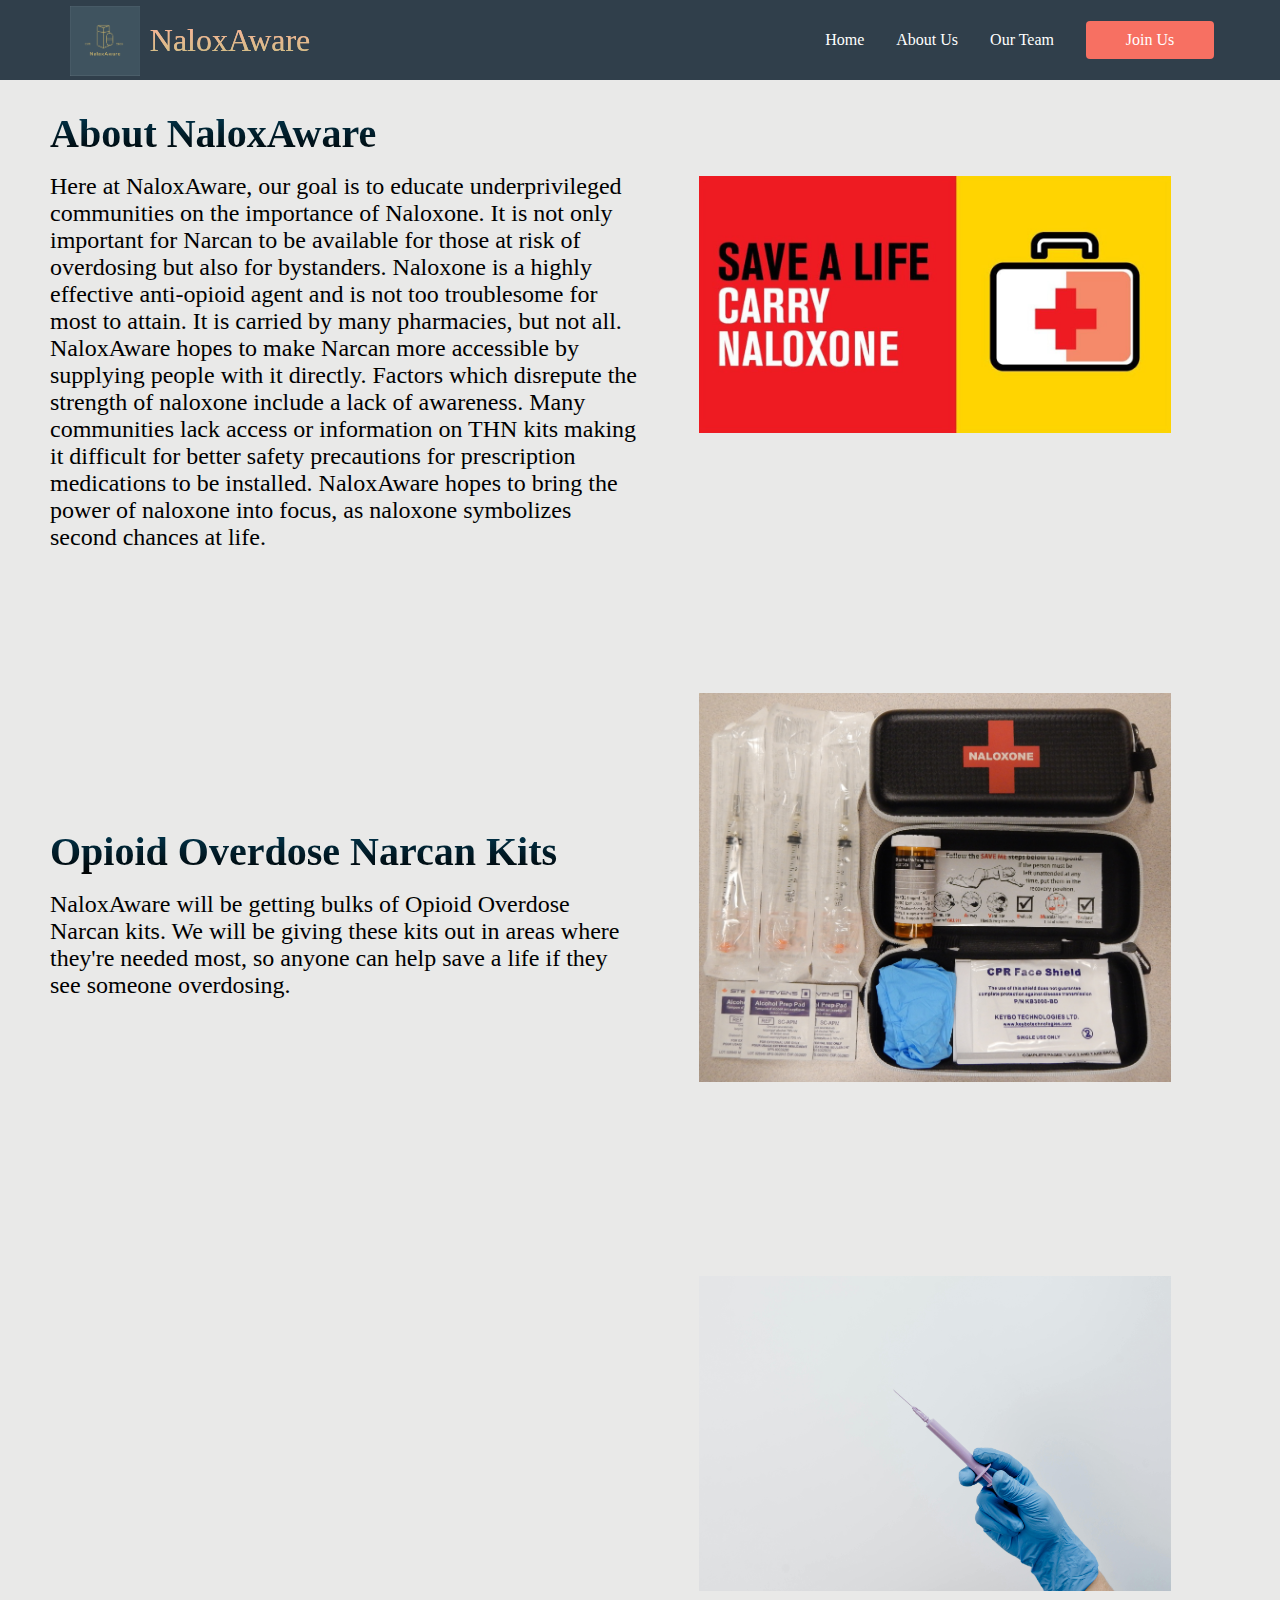
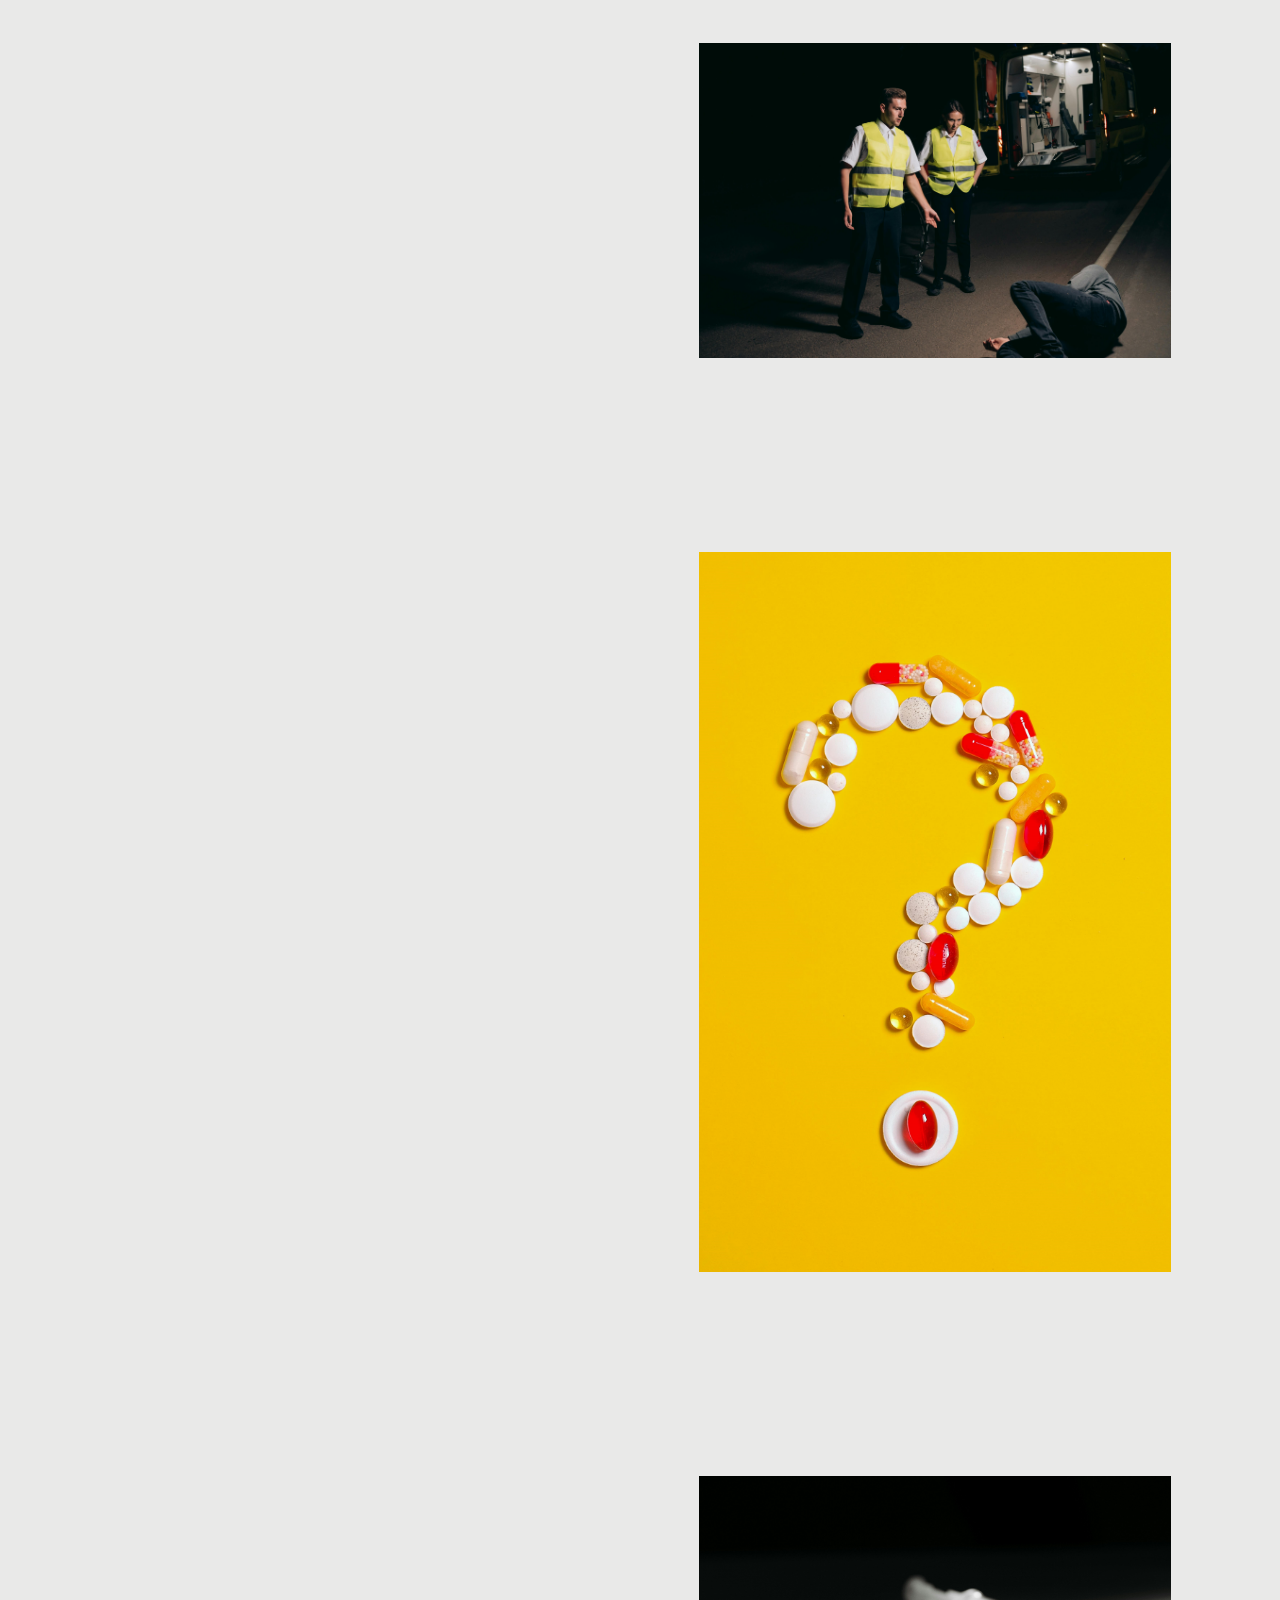
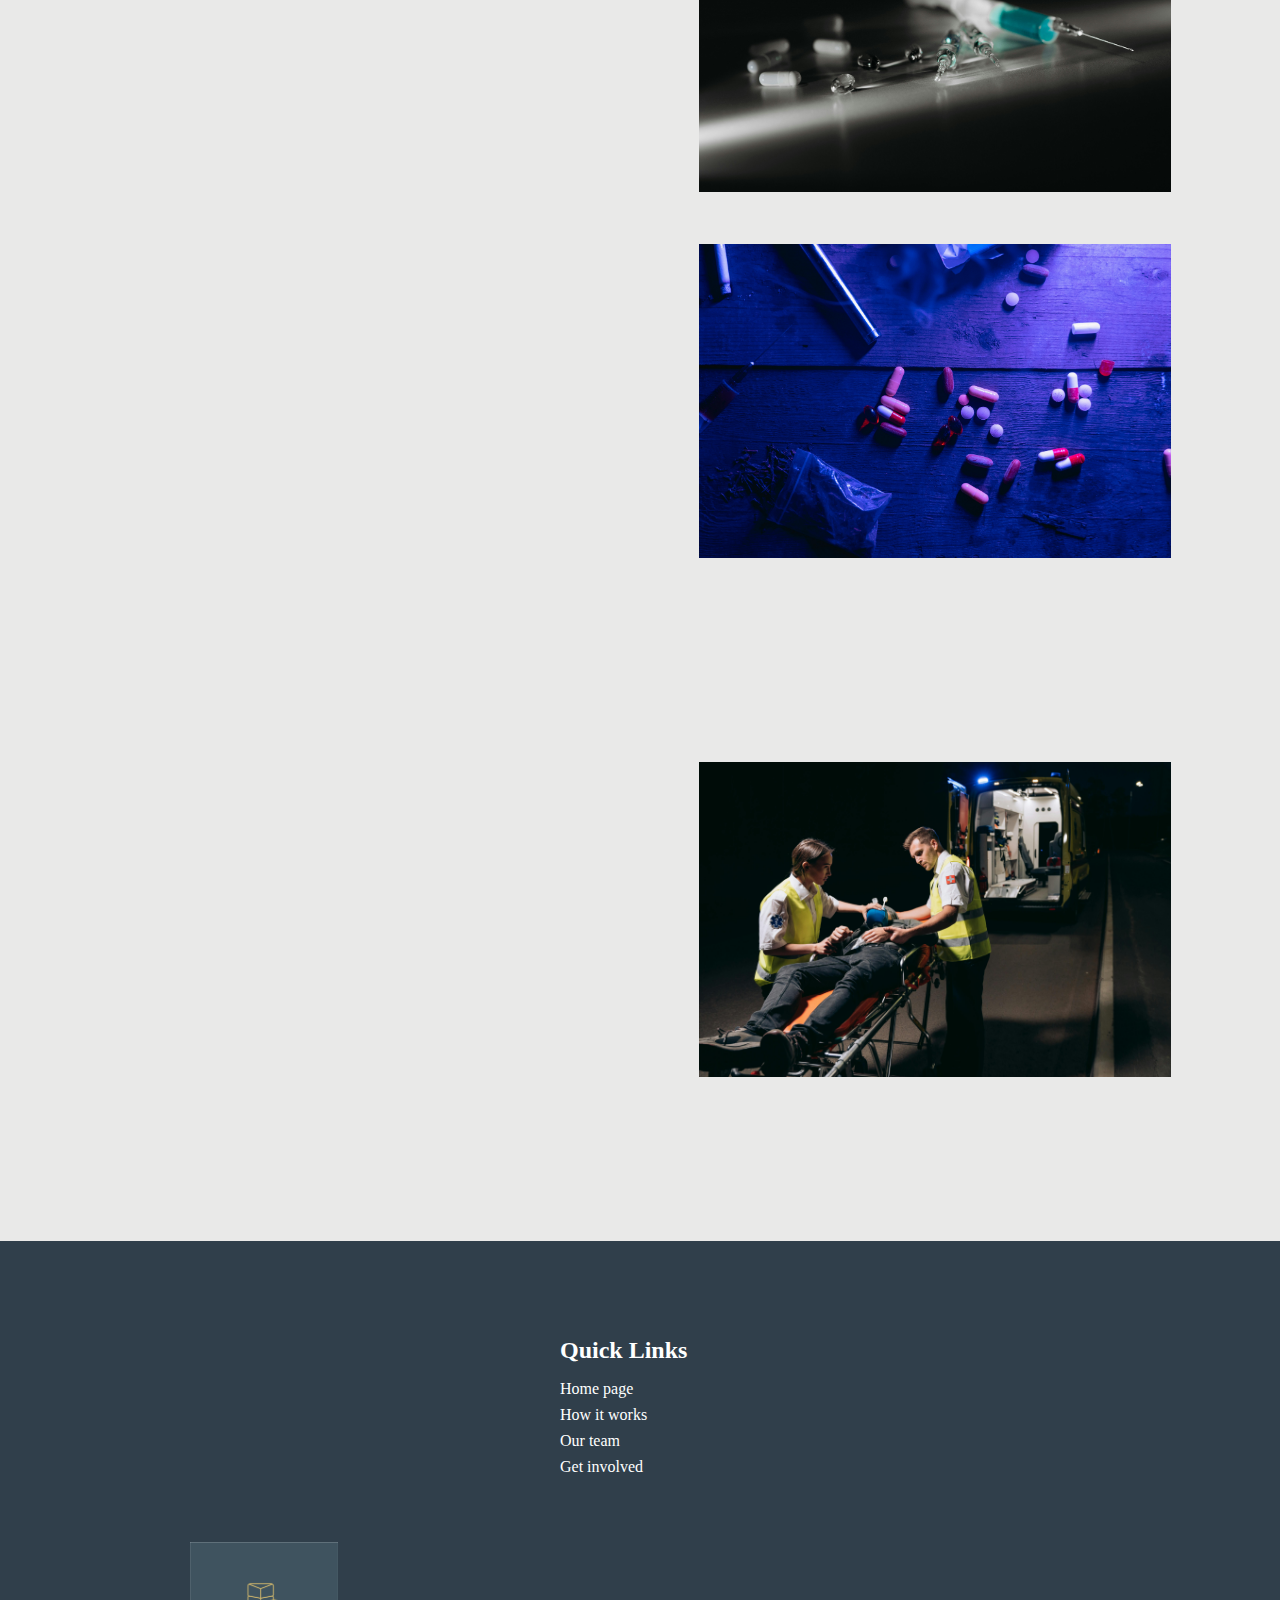
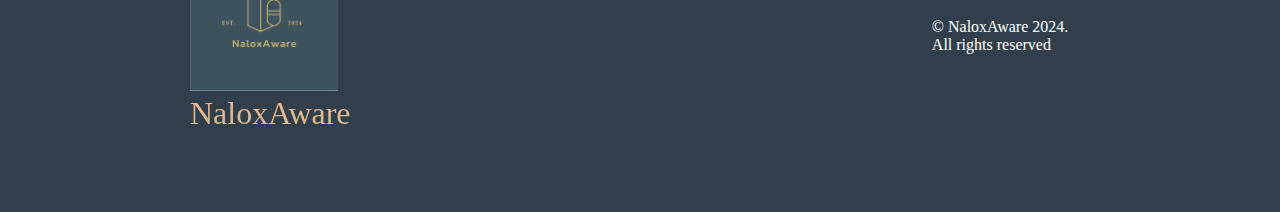
==== commit 75b37066: "added join us page" ====
--- a/about.html
+++ b/about.html
@@ -34,7 +34,7 @@
             <a href="/ourteam.html" class="navbar__links">Our Team</a>
           </li>
           <li class="navbar__btn">
-            <a href="/pageindevelopment.html" class="button">Join Us</a>
+            <a href="/joinus.html" class="button">Join Us</a>
           </li>
         </ul>
       </div>
@@ -167,7 +167,7 @@
             <a href="/">Home page</a>
             <a href="/about.html">How it works</a>
             <a href="/ourteam.html">Our team</a>
-            <a href="/pageindevelopment.html">Get involved</a>
+            <a href="/joinus.html">Get involved</a>
           </div>
         </div>
       </div>
--- a/styles.css
+++ b/styles.css
@@ -7,6 +7,27 @@
 
 body{
   background-color: #e9e9e8;
+}
+
+@keyframes slide-in {
+  from {
+    opacity: 0;
+    transform: translateX(-100%);
+  }
+  to {
+    opacity: 1;
+    transform: translateX(0%);
+  }
+}
+
+.should__animate__slide-in {
+  animation: slide-in 800ms both;
+}
+
+/* applied to content before animation takes place so that animation looks better */
+/* only applied through javascript so that if javascript is disabled, everything won't be invisible */
+.invisible {
+  opacity: 0;
 }
 
 .navbar {
@@ -217,6 +238,7 @@
 .hero {
   height: 100vh;
   background-image: var(--hero-bg-image);
+  background-attachment: fixed; /* parallax */
   background-size: cover;
   background-position: center;
   display: flex;
@@ -225,14 +247,24 @@
   position: relative;
   overflow: hidden;
   padding: 0 20px;
-} 
+}
+
+/* parallax doesn't work well on mobile*/
+@media only screen and (max-device-width: 1366px) {
+  .hero {
+    background-attachment: scroll;
+  }
+}
+
 .hero-heading {
   font-size: 2.5rem;
   color: #fff;
   text-shadow: 0 2px 5px rgba(0, 0, 0, 0.7);
   z-index: 1;
   text-align: center;
-}  
+  transform: translateY(-50%);
+}
+
 .hero::before {
   content: '';
   position: absolute;
@@ -255,6 +287,11 @@
   max-width: 1300px;
   padding: 30px 50px;
   padding-bottom: 7rem;
+}
+
+.main__content img {
+  display: block;
+  margin: 10px auto;
 }
 
 .main__content h2 {
@@ -330,6 +367,11 @@
 
 .main__btn:hover:after {
   width: 100%;
+}
+
+.apply-button {
+  display: flex;
+  margin: auto;
 }
 
 .main__img--container {
@@ -531,12 +573,12 @@
   position: fixed;
   left: 0;
   bottom: -100%;
-  width: 90%;
-  height: 40%;
+  width: 100%;
+  height: 50%;
   background-image: linear-gradient(to top, #fff 0%, #cac083 100%);
   border-radius: 12px 12px 0 0;
   box-shadow: 0 -4px 10px rgba(0, 0, 0, 0.8);
-  padding: 20px;
+  padding: 30px;
   overflow-y: auto;
   transition: bottom 0.3s ease-in-out;
   z-index: 1000;
@@ -544,16 +586,35 @@
 
 .bio-panel h2 {
   margin: 0 0 10px;
-  font-size: 1.8rem;
+  font-size: 2rem;
 }
 
 .bio-panel p {
   margin: 0 0 20px;
   color: #333;
+  font-size: 1.3em;
 }
 
 .bio-panel.open {
   bottom: 0; /* move the panel into view */
+}
+
+.bio-panel-content {
+  display: flex;
+  flex-wrap: wrap;
+  gap: 20px;
+  align-items: flex-start;
+}
+
+#bio-image {
+  max-height: 40vh;
+  object-fit: cover;
+  border-radius: 10px;
+  align-self: center;
+}
+
+.bio-text {
+  flex: 1;
 }
 
 .close-btn {
@@ -572,15 +633,25 @@
 }
 
 @media screen and (min-width: 550px) {
-  .bio-panel {
-    transform: translateX(5%);
+  .bio-panel-content {
+    justify-content: space-between;
+    height: 100%;
+  }
+
+  #bio-image {
+    margin-right: 40px;
   }
 }
 
 @media screen and (max-width: 550px) {
   .bio-panel {
-    width: 100%;
-    height: 70%;
+    height: 80%;
+  }
+
+  .bio-panel-content {
+    flex-direction: column;
+    align-items: center;
+    text-align: center;
   }
 }
 
